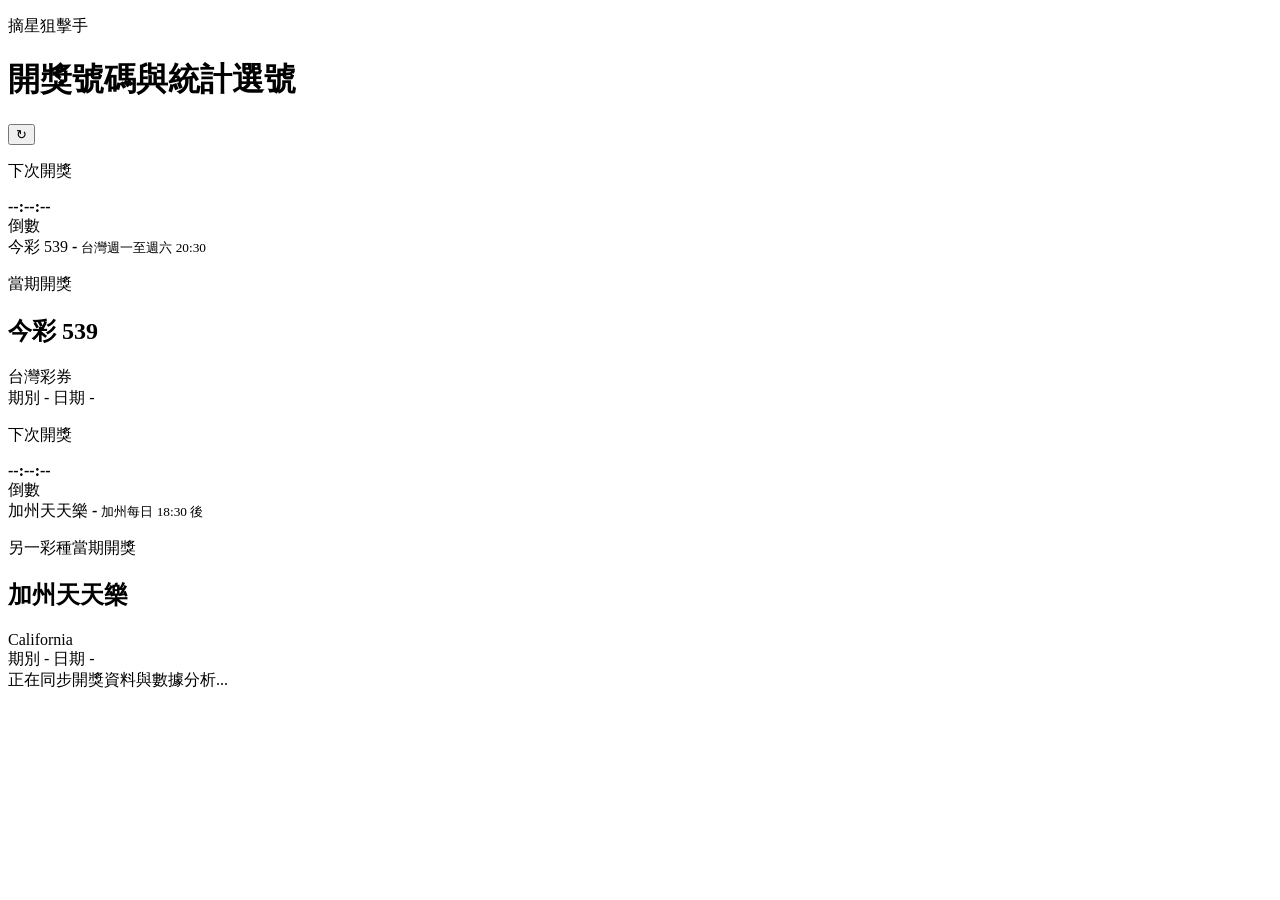
==== lotto-lab-web/public/index.html @ c702d1dd "Deploy stable analysis service to Render" ====
<!doctype html>
<html lang="zh-Hant">
  <head>
    <meta charset="utf-8" />
    <meta name="viewport" content="width=device-width, initial-scale=1" />
    <meta name="theme-color" content="#102b49" />
    <meta name="apple-mobile-web-app-capable" content="yes" />
    <meta name="apple-mobile-web-app-title" content="摘星狙擊手" />
    <meta name="apple-mobile-web-app-status-bar-style" content="default" />
    <title>摘星狙擊手</title>
    <link rel="manifest" href="/manifest.webmanifest" />
    <link rel="icon" href="/icon.svg" type="image/svg+xml" />
    <link rel="apple-touch-icon" href="/icon-192.png" />
    <link rel="stylesheet" href="/styles.css?v=84" />
  </head>
  <body>
    <main class="shell">
      <header class="topbar">
        <div>
          <p class="eyebrow">摘星狙擊手</p>
          <h1>開獎號碼與統計選號</h1>
        </div>
        <button id="refreshBtn" class="icon-button" title="重新整理" aria-label="重新整理">↻</button>
      </header>

      <section class="latest-draws latest-draws--top" aria-label="當期開獎號碼">
        <div class="draw-card-stack draw-card-stack--tw539">
          <article class="draw-countdown draw-countdown--tw539" aria-label="今彩 539 下次開獎">
            <div class="draw-countdown-head">
              <div>
                <p class="draw-countdown-kicker">下次開獎</p>
                <strong id="tw539CountdownTime">--:--:--</strong>
              </div>
              <span id="tw539CountdownBadge" class="count-pill">倒數</span>
            </div>
            <div class="draw-countdown-meta">
              <span id="tw539CountdownGame">今彩 539</span>
              <strong id="tw539CountdownDrawAt">-</strong>
              <small id="tw539CountdownHint">台灣週一至週六 20:30</small>
            </div>
          </article>

          <article class="draw-card draw-card--tw539" data-watermark="539">
            <div class="draw-card-content">
              <div class="draw-card-head">
                <div>
                  <p class="draw-kicker">當期開獎</p>
                  <h2>今彩 539</h2>
                </div>
                <span class="draw-badge">台灣彩券</span>
              </div>
              <div class="meta draw-meta">
                <span id="tw539Period">期別 -</span>
                <span id="tw539Date">日期 -</span>
              </div>
              <div class="balls draw-balls" id="tw539Balls"></div>
            </div>
          </article>
        </div>

        <div class="draw-card-stack draw-card-stack--ca">
          <article class="draw-countdown draw-countdown--ca" aria-label="加州天天樂下次開獎">
            <div class="draw-countdown-head">
              <div>
                <p class="draw-countdown-kicker">下次開獎</p>
                <strong id="caCountdownTime">--:--:--</strong>
              </div>
              <span id="caCountdownBadge" class="count-pill">倒數</span>
            </div>
            <div class="draw-countdown-meta">
              <span id="caCountdownGame">加州天天樂</span>
              <strong id="caCountdownDrawAt">-</strong>
              <small id="caCountdownHint">加州每日 18:30 後</small>
            </div>
          </article>

          <article class="draw-card draw-card--ca" data-watermark="FANTASY 5">
            <div class="draw-card-content">
              <div class="draw-card-head">
                <div>
                  <p class="draw-kicker">另一彩種當期開獎</p>
                  <h2>加州天天樂</h2>
                </div>
                <span class="draw-badge">California</span>
              </div>
              <div class="meta draw-meta">
                <span id="caPeriod">期別 -</span>
                <span id="caDate">日期 -</span>
              </div>
              <div class="balls draw-balls" id="caBalls"></div>
            </div>
          </article>
        </div>
      </section>

      <section class="status" id="status" aria-live="polite">正在同步開獎資料與數據分析...</section>

      <section class="dashboard" id="dashboard" hidden>
        <div class="game-switcher" aria-label="選擇彩種">
          <span class="game-switcher-label">選擇彩種</span>
          <div class="segmented" role="tablist" aria-label="彩種">
            <button class="segment active" data-game="tw539">今彩 539</button>
            <button class="segment" data-game="ca-fantasy5">加州天天樂</button>
          </div>
        </div>

        <nav class="page-tabs" aria-label="功能分頁">
          <button class="page-tab active" type="button" data-tab="latest">開獎通知與免責</button>
          <button class="page-tab" type="button" data-tab="history">歷史開獎</button>
          <button class="page-tab" type="button" data-tab="stats">冷熱號</button>
          <button class="page-tab" type="button" data-tab="parity-tail">奇偶尾數</button>
          <button class="page-tab" type="button" data-tab="model">自訂邏輯推理</button>
          <button class="page-tab" type="button" data-tab="model-pattern">核心候選 15 碼</button>
          <button class="page-tab" type="button" data-tab="backtest">模型回測</button>
          <button class="page-tab" type="button" data-tab="subscription">升級訂閱</button>
        </nav>

        <div class="tab-panel active" data-tab-panel="latest">
        <article class="panel saved-panel">
          <div class="panel-head compact">
            <div>
              <p class="label">我的號碼</p>
              <h2>自動對最新一期</h2>
            </div>
            <button id="usePickBtn" class="text-button">套用參考</button>
          </div>
          <form class="saved-form" id="savedForm">
            <div class="saved-number-picker" id="savedNumberPicker" role="group" aria-label="自動對號 1 到 39"></div>
            <div class="saved-picker-toolbar">
              <span id="savedSelectionMeta" class="saved-selection-meta">已選 0 顆，請點選號碼球</span>
              <button id="clearSavedNumbers" class="text-button" type="button" disabled>清除選擇</button>
            </div>
            <button class="save-button" type="submit">儲存這組號碼</button>
          </form>
          <p class="fineprint saved-notice">直接點選 1～39 號球，可選 1 顆到最多 39 顆；開獎後會自動對獎。</p>
          <div class="saved-list" id="savedList"></div>
        </article>

        <article class="panel wide disclaimer-panel">
          <div class="panel-head compact">
            <div>
              <p class="label">使用提醒</p>
              <h2>免責聲明</h2>
            </div>
            <span class="count-pill">重要</span>
          </div>
          <div class="disclaimer-grid">
            <p>本服務提供的選號、版路、回測與統計內容，僅供資料分析與娛樂參考，不保證中獎，也不構成投注、投資或財務建議。</p>
            <p>開獎號碼與期別會盡量以官方資料及公開來源校對；若資料來源延遲、改版或異常，仍以台灣彩券與 California Lottery 官方公告為準。</p>
            <p>使用者應自行判斷投注風險，理性投注，避免超出可負擔範圍。本服務不代售彩券，也不處理兌獎、投注或獎金相關事務。</p>
          </div>
        </article>

        <article class="panel notify-panel" aria-label="開獎通知設定">
          <div class="panel-head compact">
            <div>
              <p class="label">通知設定</p>
              <h2>開獎通知</h2>
            </div>
            <span id="notifyBadge" class="count-pill">未啟用</span>
          </div>
          <div class="notify-quick">
            <button id="notifyToggleBtn" class="save-button" type="button">開啟通知</button>
            <button id="notifyTestBtn" class="text-button notify-test" type="button" hidden>測試</button>
            <p class="fineprint" id="notifyText">開啟後，有新一期開獎時可收到通知。</p>
          </div>
        </article>
        </div>

        <div class="tab-panel" data-tab-panel="model">
        <article class="panel model-panel" data-tier="pro" data-lock-title="Pro 模型設定" data-lock-text="訂閱後可切換板路模式並調整權重。">
          <div class="panel-head compact">
            <div>
              <p class="label">模型設定</p>
              <h2>調整偏好</h2>
            </div>
            <button id="resetModelBtn" class="text-button">重設</button>
          </div>
          <div class="model-period-controls">
          <label class="select-wrap model-period-control">
            分析資料期數
            <select id="limitSelect">
              <option value="7">近 7 期</option>
              <option value="10">近 10 期</option>
              <option value="14">近 14 期</option>
              <option value="20">近 20 期</option>
              <option value="21">近 21 期</option>
              <option value="28">近 28 期</option>
              <option value="35">近 35 期</option>
              <option value="36">近 36 期</option>
              <option value="60">60 期</option>
              <option value="90" selected>90 期</option>
              <option value="120">120 期</option>
              <option value="180">180 期</option>
              <option value="365">365 期</option>
            </select>
          </label>
          <label class="select-wrap model-custom-period">
            自訂 1～365 期
            <input id="limitCustom" type="number" min="1" max="365" value="90" inputmode="numeric" />
          </label>
          <button id="applyLimitBtn" class="text-button" type="button">套用期數</button>
          <button id="autoWindowBtn" class="text-button highlight-button" type="button">自動找最佳期數</button>
          </div>
          <div class="best-window-box" id="bestWindowBox" hidden></div>
          <div class="model-controls" id="modelControls">
            <div class="focus-controls" id="focusControls" aria-label="分析重點">
              <button type="button" class="focus-chip active" data-focus="balanced">綜合</button>
              <button type="button" class="focus-chip" data-focus="classic">熱遺</button>
              <button type="button" class="focus-chip" data-focus="hot">追熱</button>
              <button type="button" class="focus-chip" data-focus="overdue">追冷</button>
              <button type="button" class="focus-chip" data-focus="interval">區間</button>
              <button type="button" class="focus-chip" data-focus="pattern">邏輯整合</button>
              <button type="button" class="focus-chip" data-focus="backtest">回測</button>
            </div>
            <label class="range-row">
              <span>熱度</span>
              <input type="range" min="0" max="60" value="30" data-weight="heat" />
              <strong id="heatWeight">30</strong>
            </label>
            <label class="range-row">
              <span>遺漏</span>
              <input type="range" min="0" max="60" value="25" data-weight="overdue" />
              <strong id="overdueWeight">25</strong>
            </label>
            <label class="range-row">
              <span>分散</span>
              <input type="range" min="0" max="60" value="25" data-weight="spread" />
              <strong id="spreadWeight">25</strong>
            </label>
            <label class="range-row">
              <span>回測</span>
              <input type="range" min="0" max="60" value="20" data-weight="backtest" />
              <strong id="backtestWeight">20</strong>
            </label>
          </div>
          <p class="fineprint" id="modelSummary">目前模型：熱度 30%、遺漏 25%、分散 25%、回測 20%。</p>
          <p class="analysis-meta" id="analysisMeta" aria-live="polite">等待資料驗證...</p>
        </article>

        <section class="analysis-overview" aria-label="近期分析摘要">
        <article class="panel recommendation-brief-panel">
          <div class="panel-head compact">
            <div>
              <p class="label">推薦依據</p>
              <h2>近期結構摘要</h2>
            </div>
            <span class="count-pill">不重複列號</span>
          </div>
          <div class="recommendation-brief" id="recommendationBrief"></div>
          <p class="fineprint" id="analysisNote"></p>
        </article>
        </section>

        <article class="panel candidate-panel" data-tier="pro" data-lock-title="Pro 高分組合" data-lock-text="訂閱後可重新產生多組候選排序。">
          <div class="panel-head compact">
            <div>
              <p class="label">高分組合</p>
              <h2>候選排序</h2>
            </div>
            <button id="generateBtn" class="text-button">重新產生</button>
          </div>
          <p class="fineprint">依追蹤分數排序，保留隨機性；這是分析候選，不是中獎保證。</p>
          <div class="candidate-list" id="candidateList"></div>
        </article>
        </div>

        <div class="tab-panel" data-tab-panel="stats">
        <article class="panel stats-intro">
          <p class="label">近期統計</p>
          <h2>01～39 冷熱與遺漏</h2>
          <p class="fineprint">完整列出每個號碼距離上次開出的期數，並用顏色標示目前位置。</p>
        </article>
        <article class="panel stats-overview">
          <div class="stats-meta">
            <span id="drawCount">-</span>
            <div class="stats-legend" aria-label="顏色說明">
              <span class="stats-key stats-key--latest">本期開獎</span>
              <span class="stats-key stats-key--overdue">最久未開</span>
              <span class="stats-key stats-key--hot">熱號</span>
              <span class="stats-key stats-key--cold">中冷號</span>
              <span class="stats-key stats-key--normal">一般</span>
            </div>
          </div>
          <div class="stats-insight" id="statsInsight" aria-live="polite">
            <div class="stats-loading">正在整理冷熱號摘要...</div>
          </div>
          <div class="stats-matrix" id="statsMatrix">
            <div class="stats-loading">正在同步 01～39 冷熱統計...</div>
          </div>
        </article>
        </div>

        <div class="tab-panel" data-tab-panel="parity-tail">
        <article class="panel parity-tail-panel">
          <div class="panel-head compact">
            <div>
              <p class="label">結構分析</p>
              <h2>奇偶尾數</h2>
            </div>
            <span id="parityTailCount" class="count-pill">-</span>
          </div>
          <p class="fineprint">每期整理奇數、偶數、總和與 0～9 尾數顆數，方便快速觀察尾數分布。</p>
          <div class="parity-tail-legend" aria-label="奇偶尾數說明">
            <span class="parity-key parity-key--odd">奇數</span>
            <span class="parity-key parity-key--even">偶數</span>
            <span class="parity-key parity-key--sum">總和</span>
            <span class="parity-key parity-key--tail">尾數 0～9</span>
          </div>
          <div class="parity-tail-insight" id="parityTailInsight" aria-live="polite">
            <div class="stats-loading">正在整理奇偶與尾數推薦...</div>
          </div>
          <div class="parity-tail-table-wrap">
            <table class="parity-tail-table">
              <thead>
                <tr>
                  <th>開獎日期</th>
                  <th>期別</th>
                  <th>奇數</th>
                  <th>偶數</th>
                  <th>總和</th>
                  <th>0尾</th>
                  <th>1尾</th>
                  <th>2尾</th>
                  <th>3尾</th>
                  <th>4尾</th>
                  <th>5尾</th>
                  <th>6尾</th>
                  <th>7尾</th>
                  <th>8尾</th>
                  <th>9尾</th>
                </tr>
              </thead>
              <tbody id="parityTailRows"></tbody>
            </table>
          </div>
        </article>
        </div>

        <div class="tab-panel" data-tab-panel="model-pattern">
        <article class="panel pattern-panel logic-panel" data-tier="pro" data-lock-title="Pro 核心候選池" data-lock-text="訂閱後可查看 15 碼核心候選池與分析依據。">
          <div class="panel-head compact">
            <div>
              <p class="label">核心候選池</p>
              <h2 id="patternModel">核心候選 15 碼</h2>
            </div>
            <span id="patternRepeat" class="count-pill">-</span>
          </div>
          <div class="pattern-grid" id="patternGrid"></div>
          <div class="pattern-lines" id="patternLines"></div>
          <section class="deep-sniper-block" aria-labelledby="deepSniperTitle">
            <div class="deep-sniper-head">
              <div>
                <p class="label">深度推理專屬</p>
                <h3 id="deepSniperTitle">狙擊手最完整的分析推理 5 個號碼</h3>
              </div>
              <span class="deep-sniper-badge" id="deepSniperBadge">8 小時分析週期</span>
            </div>
            <div class="balls deep-sniper-balls" id="deepSniperBalls" aria-label="狙擊手最完整的分析推理五碼"></div>
            <div class="pick-meta deep-sniper-meta" id="deepSniperMeta"></div>
          </section>
        </article>
        </div>

        <div class="tab-panel" data-tab-panel="backtest">
        <article class="panel backtest-panel" data-tier="pro" data-lock-title="Pro 模型回測" data-lock-text="訂閱後可查看近期命中表現與模型排名。">
          <div class="panel-head compact">
            <div>
              <p class="label">模型回測</p>
              <h2>最近表現</h2>
            </div>
            <span id="backtestBadge" class="count-pill">-</span>
          </div>
          <div class="metric-grid">
            <div>
              <strong id="avgHit">-</strong>
              <span>平均命中</span>
            </div>
            <div>
              <strong id="threePlusRate">-</strong>
              <span>摸邊率</span>
            </div>
            <div>
              <strong id="bestHit">-</strong>
              <span>最高命中</span>
            </div>
          </div>
          <div class="backtest-recent" id="backtestRecent"></div>
          <p class="fineprint" id="backtestMethod"></p>
        </article>
        </div>

        <div class="tab-panel" data-tab-panel="history">
        <article class="panel wide">
          <div class="panel-head compact">
            <div>
              <p class="label">歷史開獎</p>
              <h2>紀錄查詢</h2>
            </div>
            <span id="historyCount" class="count-pill">-</span>
          </div>
          <div class="history-legend" id="historyNumberLegend" aria-label="歷史號碼顏色說明">
            <span><i class="legend-ball legend-ball--base"></i>一般開獎</span>
            <span><i class="legend-ball legend-ball--repeat"></i>連莊</span>
            <span><i class="legend-ball legend-ball--consecutive"></i>連號</span>
            <span><i class="legend-ball legend-ball--both"></i>連莊＋連號</span>
          </div>
          <div class="history-search">
            <label>
              起始年
              <input id="historyFromYear" type="number" min="2007" value="2024" />
            </label>
            <label>
              結束年
              <input id="historyToYear" type="number" min="2007" value="2026" />
            </label>
            <label>
              關鍵字
              <input id="historyKeyword" type="search" placeholder="日期、期別、號碼" />
            </label>
            <label>
              指定號碼
              <input id="historyNumber" type="number" min="1" max="39" inputmode="numeric" placeholder="1-39" />
            </label>
            <button id="crossYearSearch" class="save-button" type="button">跨年查詢</button>
            <button id="clearHistorySearch" class="text-button">清除</button>
          </div>
          <p class="fineprint" id="historyScope">目前顯示本次載入的分析期數。</p>
          <div class="history-view-tabs" role="tablist" aria-label="歷史紀錄分類">
            <button class="history-view-tab active" type="button" role="tab" aria-selected="true" data-history-view="numbers">號碼紀錄</button>
            <button class="history-view-tab" type="button" role="tab" aria-selected="false" data-history-view="tails">尾數統計</button>
          </div>
          <div class="history-view-panel" data-history-view-panel="numbers">
            <div class="table-wrap">
              <table>
                <thead>
                  <tr>
                    <th>開獎日期</th>
                    <th>期別</th>
                    <th>開獎號碼</th>
                  </tr>
                </thead>
                <tbody id="historyRows"></tbody>
              </table>
            </div>
          </div>
          <div class="history-view-panel" data-history-view-panel="tails" hidden>
            <div class="history-tail-records" id="historyTailRows"></div>
          </div>
        </article>
        </div>

        <div class="tab-panel" data-tab-panel="subscription">
        <article class="panel subscription-panel">
          <div>
            <p class="label">訂閱方案</p>
            <h2>Pro 統計分析</h2>
            <p class="fineprint">解鎖進階模型、跨年紀錄與高分組合。</p>
          </div>
          <div class="plan-grid" id="planGrid"></div>
          <p class="subscription-disclaimer">本訂閱附加功能僅輔助整理統計與提高選號參考，不代表百發百中。請理性投注，祝您中獎。</p>
        </article>
        </div>
      </section>
    </main>
    <script src="/app.js?v=80"></script>
  </body>
</html>
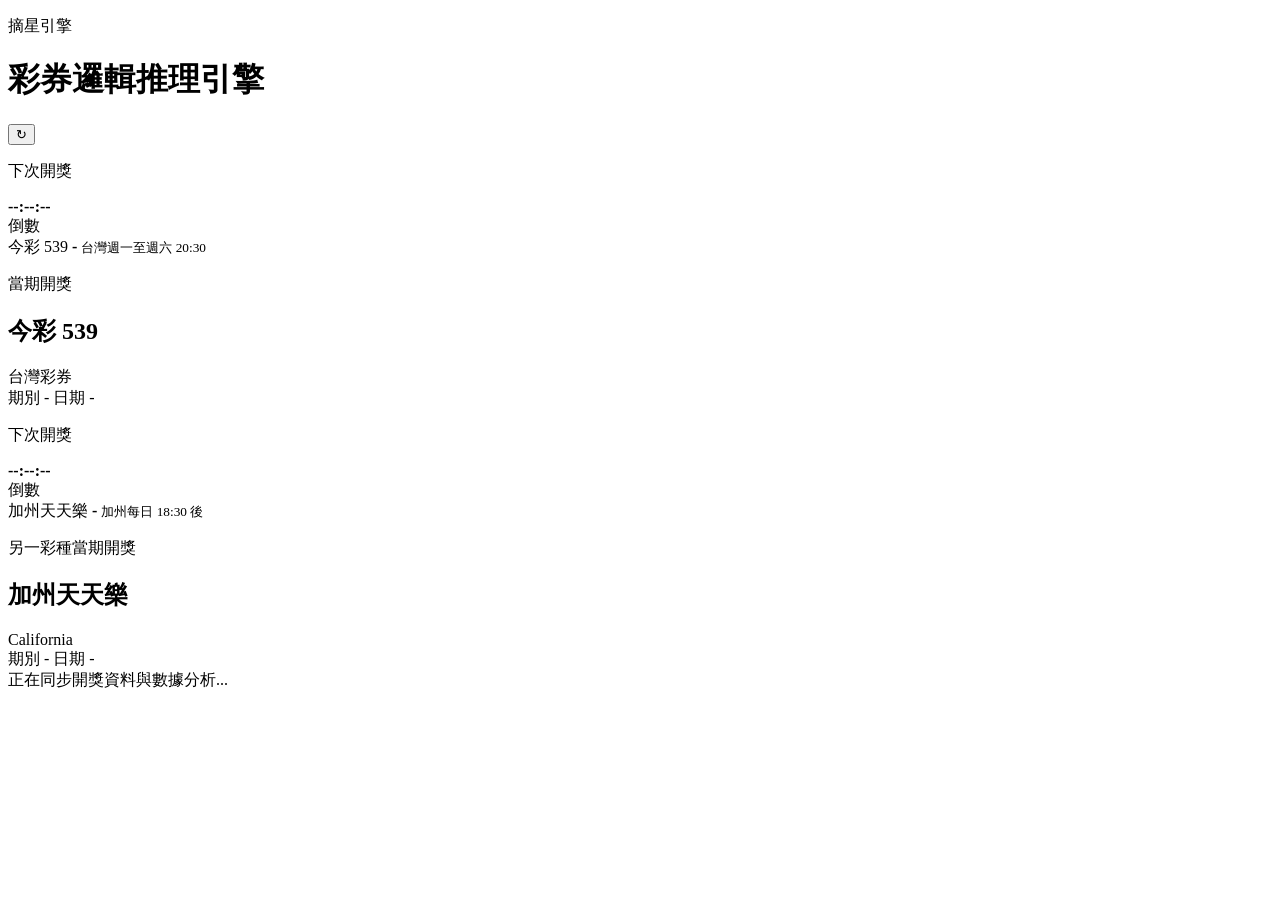
==== commit 322ed811: "Apply Branding V1 for Star Engine" ====
--- a/lotto-lab-web/public/index.html
+++ b/lotto-lab-web/public/index.html
@@ -5,20 +5,20 @@
     <meta name="viewport" content="width=device-width, initial-scale=1" />
     <meta name="theme-color" content="#102b49" />
     <meta name="apple-mobile-web-app-capable" content="yes" />
-    <meta name="apple-mobile-web-app-title" content="摘星狙擊手" />
+    <meta name="apple-mobile-web-app-title" content="摘星引擎" />
     <meta name="apple-mobile-web-app-status-bar-style" content="default" />
-    <title>摘星狙擊手</title>
+    <title>摘星引擎</title>
     <link rel="manifest" href="/manifest.webmanifest" />
-    <link rel="icon" href="/icon.svg" type="image/svg+xml" />
-    <link rel="apple-touch-icon" href="/icon-192.png" />
+    <link rel="icon" href="/icon-192.png" type="image/png" sizes="192x192" />
+    <link rel="apple-touch-icon" href="/icon-180.png" sizes="180x180" />
     <link rel="stylesheet" href="/styles.css?v=84" />
   </head>
   <body>
     <main class="shell">
       <header class="topbar">
         <div>
-          <p class="eyebrow">摘星狙擊手</p>
-          <h1>開獎號碼與統計選號</h1>
+          <p class="eyebrow">摘星引擎</p>
+          <h1>彩券邏輯推理引擎</h1>
         </div>
         <button id="refreshBtn" class="icon-button" title="重新整理" aria-label="重新整理">↻</button>
       </header>
@@ -463,6 +463,6 @@
         </div>
       </section>
     </main>
-    <script src="/app.js?v=80"></script>
+    <script src="/app.js?v=83"></script>
   </body>
 </html>
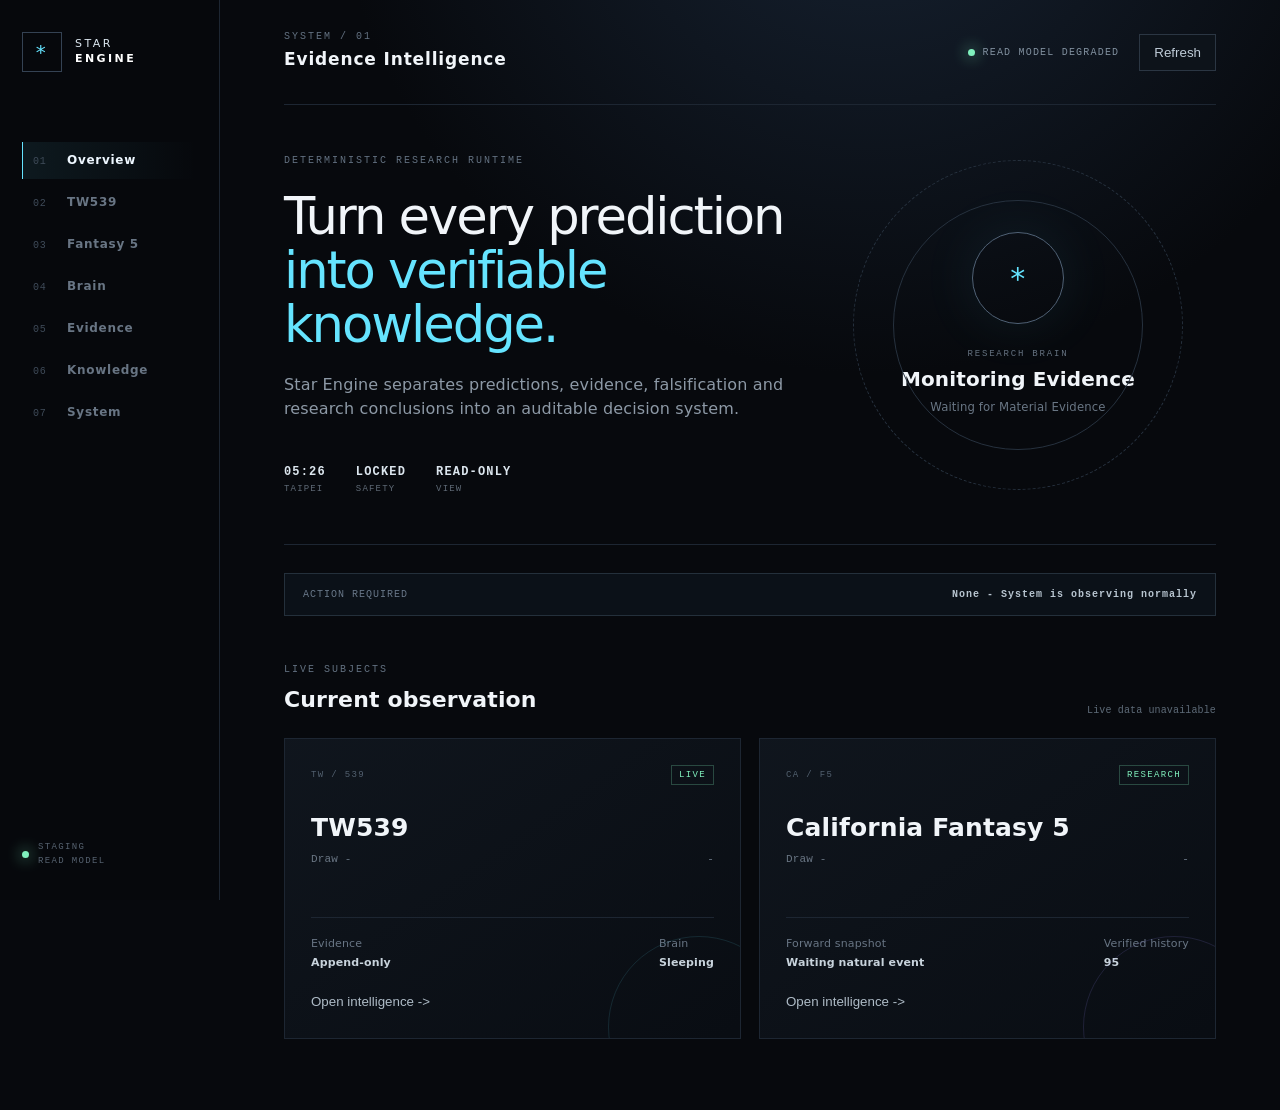
==== commit 20cdf0cf: "feat(ui): deliver product v2 and web push wiring" ====
--- a/lotto-lab-web/public/index.html
+++ b/lotto-lab-web/public/index.html
@@ -1,468 +1,10 @@
-<!doctype html>
-<html lang="zh-Hant">
-  <head>
-    <meta charset="utf-8" />
-    <meta name="viewport" content="width=device-width, initial-scale=1" />
-    <meta name="theme-color" content="#102b49" />
-    <meta name="apple-mobile-web-app-capable" content="yes" />
-    <meta name="apple-mobile-web-app-title" content="摘星引擎" />
-    <meta name="apple-mobile-web-app-status-bar-style" content="default" />
-    <title>摘星引擎</title>
-    <link rel="manifest" href="/manifest.webmanifest" />
-    <link rel="icon" href="/icon-192.png" type="image/png" sizes="192x192" />
-    <link rel="apple-touch-icon" href="/icon-180.png" sizes="180x180" />
-    <link rel="stylesheet" href="/styles.css?v=84" />
-  </head>
-  <body>
-    <main class="shell">
-      <header class="topbar">
-        <div>
-          <p class="eyebrow">摘星引擎</p>
-          <h1>彩券邏輯推理引擎</h1>
-        </div>
-        <button id="refreshBtn" class="icon-button" title="重新整理" aria-label="重新整理">↻</button>
-      </header>
-
-      <section class="latest-draws latest-draws--top" aria-label="當期開獎號碼">
-        <div class="draw-card-stack draw-card-stack--tw539">
-          <article class="draw-countdown draw-countdown--tw539" aria-label="今彩 539 下次開獎">
-            <div class="draw-countdown-head">
-              <div>
-                <p class="draw-countdown-kicker">下次開獎</p>
-                <strong id="tw539CountdownTime">--:--:--</strong>
-              </div>
-              <span id="tw539CountdownBadge" class="count-pill">倒數</span>
-            </div>
-            <div class="draw-countdown-meta">
-              <span id="tw539CountdownGame">今彩 539</span>
-              <strong id="tw539CountdownDrawAt">-</strong>
-              <small id="tw539CountdownHint">台灣週一至週六 20:30</small>
-            </div>
-          </article>
-
-          <article class="draw-card draw-card--tw539" data-watermark="539">
-            <div class="draw-card-content">
-              <div class="draw-card-head">
-                <div>
-                  <p class="draw-kicker">當期開獎</p>
-                  <h2>今彩 539</h2>
-                </div>
-                <span class="draw-badge">台灣彩券</span>
-              </div>
-              <div class="meta draw-meta">
-                <span id="tw539Period">期別 -</span>
-                <span id="tw539Date">日期 -</span>
-              </div>
-              <div class="balls draw-balls" id="tw539Balls"></div>
-            </div>
-          </article>
-        </div>
-
-        <div class="draw-card-stack draw-card-stack--ca">
-          <article class="draw-countdown draw-countdown--ca" aria-label="加州天天樂下次開獎">
-            <div class="draw-countdown-head">
-              <div>
-                <p class="draw-countdown-kicker">下次開獎</p>
-                <strong id="caCountdownTime">--:--:--</strong>
-              </div>
-              <span id="caCountdownBadge" class="count-pill">倒數</span>
-            </div>
-            <div class="draw-countdown-meta">
-              <span id="caCountdownGame">加州天天樂</span>
-              <strong id="caCountdownDrawAt">-</strong>
-              <small id="caCountdownHint">加州每日 18:30 後</small>
-            </div>
-          </article>
-
-          <article class="draw-card draw-card--ca" data-watermark="FANTASY 5">
-            <div class="draw-card-content">
-              <div class="draw-card-head">
-                <div>
-                  <p class="draw-kicker">另一彩種當期開獎</p>
-                  <h2>加州天天樂</h2>
-                </div>
-                <span class="draw-badge">California</span>
-              </div>
-              <div class="meta draw-meta">
-                <span id="caPeriod">期別 -</span>
-                <span id="caDate">日期 -</span>
-              </div>
-              <div class="balls draw-balls" id="caBalls"></div>
-            </div>
-          </article>
-        </div>
-      </section>
-
-      <section class="status" id="status" aria-live="polite">正在同步開獎資料與數據分析...</section>
-
-      <section class="dashboard" id="dashboard" hidden>
-        <div class="game-switcher" aria-label="選擇彩種">
-          <span class="game-switcher-label">選擇彩種</span>
-          <div class="segmented" role="tablist" aria-label="彩種">
-            <button class="segment active" data-game="tw539">今彩 539</button>
-            <button class="segment" data-game="ca-fantasy5">加州天天樂</button>
-          </div>
-        </div>
-
-        <nav class="page-tabs" aria-label="功能分頁">
-          <button class="page-tab active" type="button" data-tab="latest">開獎通知與免責</button>
-          <button class="page-tab" type="button" data-tab="history">歷史開獎</button>
-          <button class="page-tab" type="button" data-tab="stats">冷熱號</button>
-          <button class="page-tab" type="button" data-tab="parity-tail">奇偶尾數</button>
-          <button class="page-tab" type="button" data-tab="model">自訂邏輯推理</button>
-          <button class="page-tab" type="button" data-tab="model-pattern">核心候選 15 碼</button>
-          <button class="page-tab" type="button" data-tab="backtest">模型回測</button>
-          <button class="page-tab" type="button" data-tab="subscription">升級訂閱</button>
-        </nav>
-
-        <div class="tab-panel active" data-tab-panel="latest">
-        <article class="panel saved-panel">
-          <div class="panel-head compact">
-            <div>
-              <p class="label">我的號碼</p>
-              <h2>自動對最新一期</h2>
-            </div>
-            <button id="usePickBtn" class="text-button">套用參考</button>
-          </div>
-          <form class="saved-form" id="savedForm">
-            <div class="saved-number-picker" id="savedNumberPicker" role="group" aria-label="自動對號 1 到 39"></div>
-            <div class="saved-picker-toolbar">
-              <span id="savedSelectionMeta" class="saved-selection-meta">已選 0 顆，請點選號碼球</span>
-              <button id="clearSavedNumbers" class="text-button" type="button" disabled>清除選擇</button>
-            </div>
-            <button class="save-button" type="submit">儲存這組號碼</button>
-          </form>
-          <p class="fineprint saved-notice">直接點選 1～39 號球，可選 1 顆到最多 39 顆；開獎後會自動對獎。</p>
-          <div class="saved-list" id="savedList"></div>
-        </article>
-
-        <article class="panel wide disclaimer-panel">
-          <div class="panel-head compact">
-            <div>
-              <p class="label">使用提醒</p>
-              <h2>免責聲明</h2>
-            </div>
-            <span class="count-pill">重要</span>
-          </div>
-          <div class="disclaimer-grid">
-            <p>本服務提供的選號、版路、回測與統計內容，僅供資料分析與娛樂參考，不保證中獎，也不構成投注、投資或財務建議。</p>
-            <p>開獎號碼與期別會盡量以官方資料及公開來源校對；若資料來源延遲、改版或異常，仍以台灣彩券與 California Lottery 官方公告為準。</p>
-            <p>使用者應自行判斷投注風險，理性投注，避免超出可負擔範圍。本服務不代售彩券，也不處理兌獎、投注或獎金相關事務。</p>
-          </div>
-        </article>
-
-        <article class="panel notify-panel" aria-label="開獎通知設定">
-          <div class="panel-head compact">
-            <div>
-              <p class="label">通知設定</p>
-              <h2>開獎通知</h2>
-            </div>
-            <span id="notifyBadge" class="count-pill">未啟用</span>
-          </div>
-          <div class="notify-quick">
-            <button id="notifyToggleBtn" class="save-button" type="button">開啟通知</button>
-            <button id="notifyTestBtn" class="text-button notify-test" type="button" hidden>測試</button>
-            <p class="fineprint" id="notifyText">開啟後，有新一期開獎時可收到通知。</p>
-          </div>
-        </article>
-        </div>
-
-        <div class="tab-panel" data-tab-panel="model">
-        <article class="panel model-panel" data-tier="pro" data-lock-title="Pro 模型設定" data-lock-text="訂閱後可切換板路模式並調整權重。">
-          <div class="panel-head compact">
-            <div>
-              <p class="label">模型設定</p>
-              <h2>調整偏好</h2>
-            </div>
-            <button id="resetModelBtn" class="text-button">重設</button>
-          </div>
-          <div class="model-period-controls">
-          <label class="select-wrap model-period-control">
-            分析資料期數
-            <select id="limitSelect">
-              <option value="7">近 7 期</option>
-              <option value="10">近 10 期</option>
-              <option value="14">近 14 期</option>
-              <option value="20">近 20 期</option>
-              <option value="21">近 21 期</option>
-              <option value="28">近 28 期</option>
-              <option value="35">近 35 期</option>
-              <option value="36">近 36 期</option>
-              <option value="60">60 期</option>
-              <option value="90" selected>90 期</option>
-              <option value="120">120 期</option>
-              <option value="180">180 期</option>
-              <option value="365">365 期</option>
-            </select>
-          </label>
-          <label class="select-wrap model-custom-period">
-            自訂 1～365 期
-            <input id="limitCustom" type="number" min="1" max="365" value="90" inputmode="numeric" />
-          </label>
-          <button id="applyLimitBtn" class="text-button" type="button">套用期數</button>
-          <button id="autoWindowBtn" class="text-button highlight-button" type="button">自動找最佳期數</button>
-          </div>
-          <div class="best-window-box" id="bestWindowBox" hidden></div>
-          <div class="model-controls" id="modelControls">
-            <div class="focus-controls" id="focusControls" aria-label="分析重點">
-              <button type="button" class="focus-chip active" data-focus="balanced">綜合</button>
-              <button type="button" class="focus-chip" data-focus="classic">熱遺</button>
-              <button type="button" class="focus-chip" data-focus="hot">追熱</button>
-              <button type="button" class="focus-chip" data-focus="overdue">追冷</button>
-              <button type="button" class="focus-chip" data-focus="interval">區間</button>
-              <button type="button" class="focus-chip" data-focus="pattern">邏輯整合</button>
-              <button type="button" class="focus-chip" data-focus="backtest">回測</button>
-            </div>
-            <label class="range-row">
-              <span>熱度</span>
-              <input type="range" min="0" max="60" value="30" data-weight="heat" />
-              <strong id="heatWeight">30</strong>
-            </label>
-            <label class="range-row">
-              <span>遺漏</span>
-              <input type="range" min="0" max="60" value="25" data-weight="overdue" />
-              <strong id="overdueWeight">25</strong>
-            </label>
-            <label class="range-row">
-              <span>分散</span>
-              <input type="range" min="0" max="60" value="25" data-weight="spread" />
-              <strong id="spreadWeight">25</strong>
-            </label>
-            <label class="range-row">
-              <span>回測</span>
-              <input type="range" min="0" max="60" value="20" data-weight="backtest" />
-              <strong id="backtestWeight">20</strong>
-            </label>
-          </div>
-          <p class="fineprint" id="modelSummary">目前模型：熱度 30%、遺漏 25%、分散 25%、回測 20%。</p>
-          <p class="analysis-meta" id="analysisMeta" aria-live="polite">等待資料驗證...</p>
-        </article>
-
-        <section class="analysis-overview" aria-label="近期分析摘要">
-        <article class="panel recommendation-brief-panel">
-          <div class="panel-head compact">
-            <div>
-              <p class="label">推薦依據</p>
-              <h2>近期結構摘要</h2>
-            </div>
-            <span class="count-pill">不重複列號</span>
-          </div>
-          <div class="recommendation-brief" id="recommendationBrief"></div>
-          <p class="fineprint" id="analysisNote"></p>
-        </article>
-        </section>
-
-        <article class="panel candidate-panel" data-tier="pro" data-lock-title="Pro 高分組合" data-lock-text="訂閱後可重新產生多組候選排序。">
-          <div class="panel-head compact">
-            <div>
-              <p class="label">高分組合</p>
-              <h2>候選排序</h2>
-            </div>
-            <button id="generateBtn" class="text-button">重新產生</button>
-          </div>
-          <p class="fineprint">依追蹤分數排序，保留隨機性；這是分析候選，不是中獎保證。</p>
-          <div class="candidate-list" id="candidateList"></div>
-        </article>
-        </div>
-
-        <div class="tab-panel" data-tab-panel="stats">
-        <article class="panel stats-intro">
-          <p class="label">近期統計</p>
-          <h2>01～39 冷熱與遺漏</h2>
-          <p class="fineprint">完整列出每個號碼距離上次開出的期數，並用顏色標示目前位置。</p>
-        </article>
-        <article class="panel stats-overview">
-          <div class="stats-meta">
-            <span id="drawCount">-</span>
-            <div class="stats-legend" aria-label="顏色說明">
-              <span class="stats-key stats-key--latest">本期開獎</span>
-              <span class="stats-key stats-key--overdue">最久未開</span>
-              <span class="stats-key stats-key--hot">熱號</span>
-              <span class="stats-key stats-key--cold">中冷號</span>
-              <span class="stats-key stats-key--normal">一般</span>
-            </div>
-          </div>
-          <div class="stats-insight" id="statsInsight" aria-live="polite">
-            <div class="stats-loading">正在整理冷熱號摘要...</div>
-          </div>
-          <div class="stats-matrix" id="statsMatrix">
-            <div class="stats-loading">正在同步 01～39 冷熱統計...</div>
-          </div>
-        </article>
-        </div>
-
-        <div class="tab-panel" data-tab-panel="parity-tail">
-        <article class="panel parity-tail-panel">
-          <div class="panel-head compact">
-            <div>
-              <p class="label">結構分析</p>
-              <h2>奇偶尾數</h2>
-            </div>
-            <span id="parityTailCount" class="count-pill">-</span>
-          </div>
-          <p class="fineprint">每期整理奇數、偶數、總和與 0～9 尾數顆數，方便快速觀察尾數分布。</p>
-          <div class="parity-tail-legend" aria-label="奇偶尾數說明">
-            <span class="parity-key parity-key--odd">奇數</span>
-            <span class="parity-key parity-key--even">偶數</span>
-            <span class="parity-key parity-key--sum">總和</span>
-            <span class="parity-key parity-key--tail">尾數 0～9</span>
-          </div>
-          <div class="parity-tail-insight" id="parityTailInsight" aria-live="polite">
-            <div class="stats-loading">正在整理奇偶與尾數推薦...</div>
-          </div>
-          <div class="parity-tail-table-wrap">
-            <table class="parity-tail-table">
-              <thead>
-                <tr>
-                  <th>開獎日期</th>
-                  <th>期別</th>
-                  <th>奇數</th>
-                  <th>偶數</th>
-                  <th>總和</th>
-                  <th>0尾</th>
-                  <th>1尾</th>
-                  <th>2尾</th>
-                  <th>3尾</th>
-                  <th>4尾</th>
-                  <th>5尾</th>
-                  <th>6尾</th>
-                  <th>7尾</th>
-                  <th>8尾</th>
-                  <th>9尾</th>
-                </tr>
-              </thead>
-              <tbody id="parityTailRows"></tbody>
-            </table>
-          </div>
-        </article>
-        </div>
-
-        <div class="tab-panel" data-tab-panel="model-pattern">
-        <article class="panel pattern-panel logic-panel" data-tier="pro" data-lock-title="Pro 核心候選池" data-lock-text="訂閱後可查看 15 碼核心候選池與分析依據。">
-          <div class="panel-head compact">
-            <div>
-              <p class="label">核心候選池</p>
-              <h2 id="patternModel">核心候選 15 碼</h2>
-            </div>
-            <span id="patternRepeat" class="count-pill">-</span>
-          </div>
-          <div class="pattern-grid" id="patternGrid"></div>
-          <div class="pattern-lines" id="patternLines"></div>
-          <section class="deep-sniper-block" aria-labelledby="deepSniperTitle">
-            <div class="deep-sniper-head">
-              <div>
-                <p class="label">深度推理專屬</p>
-                <h3 id="deepSniperTitle">狙擊手最完整的分析推理 5 個號碼</h3>
-              </div>
-              <span class="deep-sniper-badge" id="deepSniperBadge">8 小時分析週期</span>
-            </div>
-            <div class="balls deep-sniper-balls" id="deepSniperBalls" aria-label="狙擊手最完整的分析推理五碼"></div>
-            <div class="pick-meta deep-sniper-meta" id="deepSniperMeta"></div>
-          </section>
-        </article>
-        </div>
-
-        <div class="tab-panel" data-tab-panel="backtest">
-        <article class="panel backtest-panel" data-tier="pro" data-lock-title="Pro 模型回測" data-lock-text="訂閱後可查看近期命中表現與模型排名。">
-          <div class="panel-head compact">
-            <div>
-              <p class="label">模型回測</p>
-              <h2>最近表現</h2>
-            </div>
-            <span id="backtestBadge" class="count-pill">-</span>
-          </div>
-          <div class="metric-grid">
-            <div>
-              <strong id="avgHit">-</strong>
-              <span>平均命中</span>
-            </div>
-            <div>
-              <strong id="threePlusRate">-</strong>
-              <span>摸邊率</span>
-            </div>
-            <div>
-              <strong id="bestHit">-</strong>
-              <span>最高命中</span>
-            </div>
-          </div>
-          <div class="backtest-recent" id="backtestRecent"></div>
-          <p class="fineprint" id="backtestMethod"></p>
-        </article>
-        </div>
-
-        <div class="tab-panel" data-tab-panel="history">
-        <article class="panel wide">
-          <div class="panel-head compact">
-            <div>
-              <p class="label">歷史開獎</p>
-              <h2>紀錄查詢</h2>
-            </div>
-            <span id="historyCount" class="count-pill">-</span>
-          </div>
-          <div class="history-legend" id="historyNumberLegend" aria-label="歷史號碼顏色說明">
-            <span><i class="legend-ball legend-ball--base"></i>一般開獎</span>
-            <span><i class="legend-ball legend-ball--repeat"></i>連莊</span>
-            <span><i class="legend-ball legend-ball--consecutive"></i>連號</span>
-            <span><i class="legend-ball legend-ball--both"></i>連莊＋連號</span>
-          </div>
-          <div class="history-search">
-            <label>
-              起始年
-              <input id="historyFromYear" type="number" min="2007" value="2024" />
-            </label>
-            <label>
-              結束年
-              <input id="historyToYear" type="number" min="2007" value="2026" />
-            </label>
-            <label>
-              關鍵字
-              <input id="historyKeyword" type="search" placeholder="日期、期別、號碼" />
-            </label>
-            <label>
-              指定號碼
-              <input id="historyNumber" type="number" min="1" max="39" inputmode="numeric" placeholder="1-39" />
-            </label>
-            <button id="crossYearSearch" class="save-button" type="button">跨年查詢</button>
-            <button id="clearHistorySearch" class="text-button">清除</button>
-          </div>
-          <p class="fineprint" id="historyScope">目前顯示本次載入的分析期數。</p>
-          <div class="history-view-tabs" role="tablist" aria-label="歷史紀錄分類">
-            <button class="history-view-tab active" type="button" role="tab" aria-selected="true" data-history-view="numbers">號碼紀錄</button>
-            <button class="history-view-tab" type="button" role="tab" aria-selected="false" data-history-view="tails">尾數統計</button>
-          </div>
-          <div class="history-view-panel" data-history-view-panel="numbers">
-            <div class="table-wrap">
-              <table>
-                <thead>
-                  <tr>
-                    <th>開獎日期</th>
-                    <th>期別</th>
-                    <th>開獎號碼</th>
-                  </tr>
-                </thead>
-                <tbody id="historyRows"></tbody>
-              </table>
-            </div>
-          </div>
-          <div class="history-view-panel" data-history-view-panel="tails" hidden>
-            <div class="history-tail-records" id="historyTailRows"></div>
-          </div>
-        </article>
-        </div>
-
-        <div class="tab-panel" data-tab-panel="subscription">
-        <article class="panel subscription-panel">
-          <div>
-            <p class="label">訂閱方案</p>
-            <h2>Pro 統計分析</h2>
-            <p class="fineprint">解鎖進階模型、跨年紀錄與高分組合。</p>
-          </div>
-          <div class="plan-grid" id="planGrid"></div>
-          <p class="subscription-disclaimer">本訂閱附加功能僅輔助整理統計與提高選號參考，不代表百發百中。請理性投注，祝您中獎。</p>
-        </article>
-        </div>
-      </section>
-    </main>
-    <script src="/app.js?v=83"></script>
-  </body>
-</html>
+<!doctype html><html lang="en"><head><meta charset="utf-8"><meta name="viewport" content="width=device-width,initial-scale=1"><meta name="theme-color" content="#070a0f"><title>Star Engine | Evidence Intelligence</title><link rel="manifest" href="manifest.webmanifest"><link rel="stylesheet" href="product.css?v=2"><link rel="stylesheet" href="product-v2.css?v=2"></head><body>
+<aside class="rail"><a class="brand" href="#overview"><span class="brand-mark">*</span><span>STAR<br><b>ENGINE</b></span></a><nav><button class="nav-item active" data-page="overview"><span>01</span>Overview</button><button class="nav-item" data-page="tw539"><span>02</span>TW539</button><button class="nav-item" data-page="fantasy5"><span>03</span>Fantasy 5</button><button class="nav-item" data-page="brain"><span>04</span>Brain</button><button class="nav-item" data-page="evidence"><span>05</span>Evidence</button><button class="nav-item" data-page="knowledge"><span>06</span>Knowledge</button><button class="nav-item" data-page="system"><span>07</span>System</button></nav><div class="rail-foot"><i></i><span>STAGING<br>READ MODEL</span></div></aside>
+<main class="workspace"><header class="masthead"><div><p class="overline" id="sectionIndex">SYSTEM / 01</p><h1 id="pageTitle">Evidence Intelligence</h1></div><div class="mast-actions"><div class="pulse"><i></i><span id="systemState">MONITORING</span></div><button id="refreshBtn" class="quiet-btn">Refresh</button></div></header>
+<section class="page active" data-page-panel="overview"><div class="hero-grid"><article class="hero-copy"><p class="overline">DETERMINISTIC RESEARCH RUNTIME</p><h2>Turn every prediction<br><em>into verifiable knowledge.</em></h2><p>Star Engine separates predictions, evidence, falsification and research conclusions into an auditable decision system.</p><div class="hero-meta"><span><b id="localClock">--:--</b>TAIPEI</span><span><b>LOCKED</b>SAFETY</span><span><b>READ-ONLY</b>VIEW</span></div></article><article class="brain-orbit"><div class="orbit orbit-a"></div><div class="orbit orbit-b"></div><div class="core">*</div><p>RESEARCH BRAIN</p><h3>Monitoring Evidence</h3><small>Waiting for Material Evidence</small></article></div><div class="action-bar"><span>ACTION REQUIRED</span><b>None - System is observing normally</b></div><div class="section-heading"><div><p class="overline">LIVE SUBJECTS</p><h2>Current observation</h2></div><span id="lastUpdated">Not refreshed</span></div><div class="subject-grid"><article class="subject-card cyan"><div class="card-top"><span>TW / 539</span><i>LIVE</i></div><h3>TW539</h3><div class="draw-meta"><span id="twDraw">Draw -</span><span id="twDate">-</span></div><div class="number-row" id="twNumbers"></div><div class="metric-row"><span>Evidence<b>Append-only</b></span><span>Brain<b>Sleeping</b></span></div><button data-jump="tw539">Open intelligence -&gt;</button></article><article class="subject-card violet"><div class="card-top"><span>CA / F5</span><i>RESEARCH</i></div><h3>California Fantasy 5</h3><div class="draw-meta"><span id="f5Draw">Draw -</span><span id="f5Date">-</span></div><div class="number-row" id="f5Numbers"></div><div class="metric-row"><span>Forward snapshot<b>Waiting natural event</b></span><span>Verified history<b>95</b></span></div><button data-jump="fantasy5">Open intelligence -&gt;</button></article></div></section>
+<section class="page" data-page-panel="tw539"><div class="page-intro"><p class="overline">TW539 / LIVE INTELLIGENCE</p><h2>Latest deterministic ranking</h2><p>Top 5, Top 10, Top 15 and the full 1-39 ranking. This view never recalculates performance.</p></div><div class="focus-layout"><article class="focus-card"><span class="status-chip">CURRENT</span><h3 id="twFocusDraw">Latest draw</h3><p class="overline">TOP 5</p><div class="number-row large" id="twFocusNumbers"></div><div class="mini-ranks"><span>TOP 10<b id="twTop10">-</b></span><span>TOP 15<b id="twTop15">-</b></span></div><div class="facts"><span>Evidence count<b>Read model</b></span><span>Recent performance<b>Evidence only</b></span><span>Brain status<b>Sleeping</b></span></div></article><article class="rank-panel"><div class="panel-title"><h3>Detailed Ranking</h3><span>1-39</span></div><div class="rank-grid" id="twRankGrid"></div></article></div></section>
+<section class="page" data-page-panel="fantasy5"><div class="page-intro"><p class="overline">FANTASY 5 / FORWARD OBSERVATION</p><h2>Research Mode</h2><p>Production recommendation remains PAUSED. Only natural pre-draw snapshots and settlements are shown.</p></div><div class="focus-layout"><article class="focus-card violet"><span class="status-chip">RESEARCH ONLY</span><h3 id="f5FocusDraw">Latest draw</h3><div class="number-row large" id="f5FocusNumbers"></div><div class="facts"><span>Forward verified<b>0</b></span><span>Historical verified<b>95</b></span><span>Brain decision<b>Data quality blocked</b></span></div></article><article class="signal-list"><div class="signal"><i></i><span>Partial snapshot</span><b>WAITING NATURAL EVENT</b></div><div class="signal"><i></i><span>Settlement</span><b>0 RECORDS</b></div><div class="signal"><i></i><span>Regime state</span><b>NOT MATERIALIZED</b></div><div class="signal paused"><i></i><span>Production recommendation</span><b>PAUSED</b></div></article></div></section>
+<section class="page" data-page-panel="brain"><div class="page-intro"><p class="overline">AUTONOMOUS RESEARCH</p><h2>Research Timeline</h2><p>Only new Material Evidence can wake research. Normal sleep and observation states do not notify users.</p></div><div class="timeline"><div class="done"><b>01</b><span>Natural Evidence</span></div><div><b>02</b><span>Materiality</span></div><div><b>03</b><span>Research Question</span></div><div><b>04</b><span>Hypotheses</span></div><div><b>05</b><span>Experiment</span></div><div><b>06</b><span>Falsification</span></div><div><b>07</b><span>Knowledge</span></div><div><b>08</b><span>Decision</span></div></div><div class="brain-grid"><article><p class="overline">CURRENT STATE</p><h3>Sleeping by default</h3><dl><div><dt>Decision</dt><dd>SLEEP</dd></div><div><dt>Open RQ</dt><dd>None</dd></div></dl></article><article><p class="overline">BOUNDARY</p><h3>Research Sandbox</h3><dl><div><dt>Production write</dt><dd>DENIED</dd></div><div><dt>Deploy / Push</dt><dd>DENIED</dd></div><div><dt>Promotion</dt><dd>DENIED</dd></div></dl></article></div></section>
+<section class="page" data-page-panel="evidence"><div class="page-intro"><p class="overline">PROVENANCE LEDGER</p><h2>Evidence integrity</h2><p>Source, timing, hash, quality and validation state remain explicit.</p></div><div class="ledger"><div class="ledger-head"><span>SUBJECT</span><span>SOURCE</span><span>TIMING</span><span>HASH</span><span>STATUS</span></div><details open><summary><span>TW539 Evidence</span><span>Persistent Journal</span><span>Prediction &lt; Actual</span><code>runtime_sha256</code><b>VERIFIED</b></summary><p>Dashboard is read-only and never recalculates hits.</p></details><details><summary><span>Fantasy 5 Snapshot</span><span>Forward Journal</span><span>Pending natural capture</span><code>-</code><b class="waiting">WAITING</b></summary><p>No natural snapshot exists; no backfill is allowed.</p></details></div></section>
+<section class="page" data-page-panel="knowledge"><div class="page-intro"><p class="overline">RESEARCH LIBRARY</p><h2>Knowledge, including failure</h2><p>Supported, rejected and uncertain conclusions remain searchable.</p></div><div class="filter-row"><button>All</button><button>Supported</button><button>Rejected</button><button>Data blocked</button></div><div class="knowledge-grid"><article><span class="k-grade">E2</span><p>K-TW539-0001 / TW539</p><h3>Current edge against Random</h3><small>Question: Does Current establish repeatable OOS edge?</small><footer><b>NO EDGE</b><span>Do not repeat without material evidence</span></footer></article><article><span class="k-grade muted">E1</span><p>K-F5-REGIME / FANTASY 5</p><h3>Adaptive regime hypothesis</h3><small>Verified data is insufficient for escalation.</small><footer><b>DATA BLOCKED</b><span>Verified = 95</span></footer></article><article><span class="k-grade muted">SYS</span><p>RESEARCH POLICY</p><h3>Rejected paths remain searchable</h3><small>Failed research is still knowledge.</small><footer><b>REJECTED</b><span>Do not repeat</span></footer></article></div></section>
+<section class="page" data-page-panel="system"><div class="page-intro"><p class="overline">SYSTEM / AUDIT</p><h2>Engineering truth</h2><p>Versions, automation, persistence, security and notification capability without overclaiming.</p></div><div class="notification-center"><div><p class="overline">NOTIFICATION CENTER</p><h3 id="notificationReality">Inspecting configuration...</h3></div><span id="notificationMode">IN-APP ONLY</span><button id="notifyTestBtn" class="quiet-btn">Request validation permission</button></div><div class="system-grid"><article><h3>Runtime</h3><ul><li>Environment: Staging</li><li>Production: unchanged</li><li>Research Brain: read-only</li></ul></article><article><h3>Automation</h3><ul><li>TW539 scheduler: unchanged</li><li>Brain: sleep-by-default</li><li>Max concurrent brain: 1</li></ul></article><article><h3>Persistence</h3><ul><li>Append-only journals</li><li>SHA-256 provenance</li><li>Isolated disks</li></ul></article><article><h3>Browser delivery</h3><ul><li id="swState">Service Worker: checking</li><li id="permissionState">Permission: checking</li><li id="pushState">Push subscription: checking</li></ul></article></div></section></main><script src="product.js?v=2" defer></script></body></html>
--- a/lotto-lab-web/public/product.css
+++ b/lotto-lab-web/public/product.css
@@ -0,0 +1 @@
+:root{color-scheme:dark;--bg:#07090d;--panel:#0c1118;--line:#1d2632;--text:#f1f5f9;--muted:#7f8b99;--cyan:#65e4ff;--violet:#9c8cff;--green:#80f0bd}*{box-sizing:border-box}html{scroll-behavior:smooth}body{margin:0;background:radial-gradient(circle at 68% -15%,#172333 0,transparent 35%),var(--bg);color:var(--text);font:14px/1.5 Inter,ui-sans-serif,system-ui,-apple-system,"Segoe UI",sans-serif;letter-spacing:.01em}.rail{position:fixed;inset:0 auto 0 0;width:220px;padding:32px 22px;border-right:1px solid var(--line);background:rgba(7,9,13,.94);display:flex;flex-direction:column;z-index:3}.brand{display:flex;align-items:center;gap:13px;color:#dce7f0;text-decoration:none;font-size:11px;letter-spacing:.22em;line-height:1.35}.brand-mark{display:grid;place-items:center;width:40px;height:40px;border:1px solid #344253;color:var(--cyan);font-size:20px}.brand b{color:#fff}.rail nav{display:grid;gap:5px;margin-top:70px}.nav-item{border:0;background:transparent;color:#687584;text-align:left;padding:12px 10px;cursor:pointer;font:600 12px/1 system-ui;letter-spacing:.06em;border-left:1px solid transparent}.nav-item span{display:inline-block;width:34px;color:#3f4b59;font:10px ui-monospace,monospace}.nav-item:hover,.nav-item.active{color:#eef7ff;border-left-color:var(--cyan);background:linear-gradient(90deg,rgba(101,228,255,.08),transparent)}.rail-foot{margin-top:auto;display:flex;align-items:center;gap:9px;color:#566270;font:9px/1.5 ui-monospace,monospace;letter-spacing:.15em}.rail-foot i,.pulse i{width:7px;height:7px;background:var(--green);border-radius:50%;box-shadow:0 0 15px var(--green)}.workspace{margin-left:220px;min-height:100vh;padding:0 5vw 70px}.masthead{height:105px;display:flex;align-items:center;justify-content:space-between;border-bottom:1px solid var(--line)}.masthead h1{font-size:17px;margin:4px 0 0;letter-spacing:.05em}.overline{margin:0;color:#637181;font:10px/1.2 ui-monospace,monospace;letter-spacing:.2em;text-transform:uppercase}.mast-actions,.pulse{display:flex;align-items:center;gap:20px}.pulse{gap:8px;color:#81909f;font:10px ui-monospace,monospace;letter-spacing:.12em}.quiet-btn{border:1px solid #2b3643;background:#0d131a;color:#bfccd8;padding:10px 14px;cursor:pointer}.page{display:none;animation:fade .35s ease}.page.active{display:block}@keyframes fade{from{opacity:.2;transform:translateY(4px)}}.hero-grid{min-height:440px;display:grid;grid-template-columns:1.15fr .85fr;align-items:center;border-bottom:1px solid var(--line)}.hero-copy h2,.page-intro h2{font-size:clamp(34px,4vw,62px);font-weight:440;line-height:1.06;letter-spacing:-.04em;margin:22px 0}.hero-copy h2 em{font-style:normal;color:var(--cyan)}.hero-copy>p:not(.overline){max-width:610px;color:#8d99a6;font-size:16px}.hero-meta{display:flex;gap:30px;margin-top:44px}.hero-meta span{color:#5f6a76;font:9px ui-monospace,monospace;letter-spacing:.13em}.hero-meta b{display:block;color:#dce6ee;font-size:12px;margin-bottom:5px}.brain-orbit{position:relative;min-height:340px;display:grid;place-content:center;text-align:center}.brain-orbit .orbit{position:absolute;inset:50%;border:1px solid #26313e;border-radius:50%;transform:translate(-50%,-50%)}.orbit-a{width:250px;height:250px}.orbit-b{width:330px;height:330px;border-style:dashed!important}.core{width:92px;height:92px;border:1px solid #506276;display:grid;place-items:center;border-radius:50%;font-size:30px;color:var(--cyan);margin:auto;box-shadow:0 0 60px rgba(101,228,255,.08)}.brain-orbit p{font:9px ui-monospace,monospace;letter-spacing:.2em;color:#657280;margin:25px 0 5px}.brain-orbit h3{margin:0;font-size:20px}.brain-orbit small{color:#697684;margin-top:5px}.section-heading{display:flex;justify-content:space-between;align-items:end;padding:48px 0 22px}.section-heading h2{margin:7px 0 0;font-size:22px}.section-heading>span{font:10px ui-monospace,monospace;color:#5e6b78}.subject-grid{display:grid;grid-template-columns:1fr 1fr;gap:18px}.subject-card,.focus-card,.rank-panel,.signal-list,.brain-grid article,.system-grid article,.knowledge-grid article{background:linear-gradient(145deg,rgba(16,22,30,.96),rgba(9,13,19,.96));border:1px solid var(--line);padding:26px}.subject-card{position:relative;overflow:hidden}.subject-card:after{content:"";position:absolute;inset:auto -50px -80px auto;width:180px;height:180px;border:1px solid rgba(101,228,255,.12);border-radius:50%}.subject-card.violet:after{border-color:rgba(156,140,255,.15)}.card-top,.draw-meta,.metric-row,.panel-title{display:flex;justify-content:space-between;align-items:center}.card-top{color:#536170;font:9px ui-monospace,monospace;letter-spacing:.15em}.card-top i,.status-chip{font-style:normal;color:var(--green);border:1px solid rgba(128,240,189,.25);padding:4px 7px}.subject-card h3{font-size:25px;margin:24px 0 6px}.draw-meta{color:#697583;font:11px ui-monospace,monospace}.number-row{display:flex;gap:9px;margin:26px 0}.number-row b{width:44px;height:44px;display:grid;place-items:center;border:1px solid #344453;border-radius:50%;font:500 16px ui-monospace,monospace;background:#101822}.cyan .number-row b,.focus-card .number-row b{border-color:#3c8494;color:#bff6ff}.violet .number-row b{border-color:#625990;color:#d7d0ff}.number-row.large b{width:58px;height:58px;font-size:19px}.metric-row{border-top:1px solid var(--line);padding-top:18px;color:#687584;font-size:11px}.metric-row b{display:block;color:#c8d3dc;margin-top:3px}.subject-card button{margin-top:22px;border:0;background:none;color:#aebbc6;padding:0;cursor:pointer}.page-intro{padding:72px 0 45px;max-width:850px}.page-intro h2{font-size:46px}.page-intro>p:last-child{color:#84919d;font-size:15px}.focus-layout{display:grid;grid-template-columns:.9fr 1.1fr;gap:18px}.focus-card h3{font-size:27px;margin:28px 0}.facts{display:grid;grid-template-columns:repeat(3,1fr);border-top:1px solid var(--line);padding-top:25px}.facts span{color:#65727f;font-size:10px}.facts b{display:block;color:#d4dee7;margin-top:5px}.rank-grid{display:grid;grid-template-columns:repeat(8,1fr);gap:8px;margin-top:24px}.rank-grid span{aspect-ratio:1;display:grid;place-items:center;border:1px solid #202c38;color:#778491;font:11px ui-monospace,monospace}.rank-grid span:nth-child(-n+5){border-color:#3f8190;color:#c5f7ff;background:#0e2229}.panel-title span{color:#54616e;font:10px ui-monospace,monospace}.signal-list{display:grid;gap:2px;padding:12px}.signal{display:grid;grid-template-columns:18px 1fr auto;align-items:center;padding:20px;border-bottom:1px solid #18222c}.signal i{width:7px;height:7px;background:var(--green);border-radius:50%}.signal b{font:9px ui-monospace,monospace;color:#8795a2}.signal.paused i{background:#e4b971}.timeline{display:grid;grid-template-columns:repeat(6,1fr);margin:12px 0 34px}.timeline div{padding:22px 15px;border-top:1px solid #26313d;color:#566270}.timeline div.done{border-color:var(--cyan);color:#d9faff}.timeline b{display:block;font:9px ui-monospace,monospace;margin-bottom:10px}.timeline span{font-size:11px}.brain-grid,.system-grid,.knowledge-grid{display:grid;grid-template-columns:repeat(2,1fr);gap:18px}.brain-grid h3,.system-grid h3{font-size:23px}.brain-grid dl{margin:25px 0 0}.brain-grid dl div{display:flex;justify-content:space-between;border-top:1px solid var(--line);padding:13px 0}.brain-grid dt{color:#6c7986}.brain-grid dd{margin:0;font:10px ui-monospace,monospace}.ledger{border:1px solid var(--line)}.ledger-head,.ledger summary{display:grid;grid-template-columns:1.2fr 1.2fr 1.4fr 1fr .7fr;gap:12px;padding:18px 20px;align-items:center}.ledger-head{color:#566270;font:9px ui-monospace,monospace;letter-spacing:.1em}.ledger details{border-top:1px solid var(--line)}.ledger summary{cursor:pointer}.ledger code{color:#8394a4}.ledger summary b{color:var(--green);font:9px ui-monospace,monospace}.ledger .waiting{color:#d7b36f}.ledger details p{padding:0 20px 20px;color:#6f7b87}.knowledge-grid{grid-template-columns:repeat(3,1fr)}.knowledge-grid article{min-height:220px;display:flex;flex-direction:column}.k-grade{align-self:flex-start;border:1px solid #3f7987;color:var(--cyan);padding:4px 8px;font:10px ui-monospace,monospace}.k-grade.muted{border-color:#3a3f59;color:#a89df5}.knowledge-grid article>p{color:#667481;font:10px ui-monospace,monospace;margin-top:28px}.knowledge-grid h3{font-size:20px}.knowledge-grid footer{margin-top:auto;display:flex;justify-content:space-between;color:#667481;font-size:10px}.knowledge-grid footer b{color:#cfb578}.system-grid{grid-template-columns:repeat(3,1fr)}.system-grid p,.system-grid li{color:#7b8894}.system-grid ul{padding-left:18px}.system-grid button{margin-top:12px}@media(max-width:980px){.rail{position:sticky;width:auto;height:auto;padding:14px 20px;flex-direction:row;align-items:center;overflow:auto}.rail nav{display:flex;margin:0 0 0 30px;white-space:nowrap}.rail-foot{display:none}.workspace{margin:0;padding:0 24px 50px}.hero-grid,.subject-grid,.focus-layout{grid-template-columns:1fr}.brain-orbit{display:none}.knowledge-grid,.system-grid{grid-template-columns:1fr 1fr}.masthead{height:80px}}@media(max-width:640px){.brand span:not(.brand-mark){display:none}.rail{padding:10px}.rail nav{margin-left:10px}.nav-item{font-size:0;padding:12px}.nav-item span{font-size:10px;width:auto}.masthead h1{font-size:14px}.mast-actions .pulse{display:none}.hero-grid{min-height:410px}.hero-copy h2,.page-intro h2{font-size:34px}.hero-meta{gap:14px}.subject-grid,.brain-grid,.knowledge-grid,.system-grid{grid-template-columns:1fr}.facts{grid-template-columns:1fr;gap:14px}.rank-grid{grid-template-columns:repeat(6,1fr)}.timeline{grid-template-columns:repeat(3,1fr)}.ledger-head{display:none}.ledger summary{grid-template-columns:1fr}.number-row b{width:40px;height:40px}}
--- a/lotto-lab-web/public/product-v2.css
+++ b/lotto-lab-web/public/product-v2.css
@@ -0,0 +1 @@
+.action-bar{margin:28px 0 0;padding:15px 18px;border:1px solid #24303b;background:#0b1118;display:flex;justify-content:space-between;gap:18px;color:#687788;font:10px ui-monospace,monospace;letter-spacing:.1em}.action-bar b{color:#b8c5d0}.mini-ranks{display:grid;gap:10px;margin:18px 0 24px}.mini-ranks span{display:grid;grid-template-columns:70px 1fr;color:#61707e;font:10px ui-monospace,monospace}.mini-ranks b{color:#c5d1db;font-weight:500;line-height:1.7}.filter-row{display:flex;gap:8px;margin-bottom:18px}.filter-row button{border:1px solid #27333f;background:#0c1219;color:#8795a2;padding:8px 12px}.knowledge-grid small{color:#75828e}.notification-center{display:flex;align-items:center;justify-content:space-between;gap:22px;padding:24px;border:1px solid #2a3947;background:linear-gradient(110deg,rgba(101,228,255,.07),rgba(12,17,24,.96));margin-bottom:18px}.notification-center h3{margin:7px 0 0}.notification-center>span{font:10px ui-monospace,monospace;color:#e7bc72;border:1px solid #584c35;padding:7px 10px}.timeline{grid-template-columns:repeat(8,1fr)}.system-grid{grid-template-columns:repeat(4,1fr)}@media(max-width:1100px){.timeline{grid-template-columns:repeat(4,1fr)}.system-grid{grid-template-columns:repeat(2,1fr)}}@media(max-width:640px){.action-bar,.notification-center{align-items:flex-start;flex-direction:column}.timeline{grid-template-columns:repeat(2,1fr)}.system-grid{grid-template-columns:1fr}}
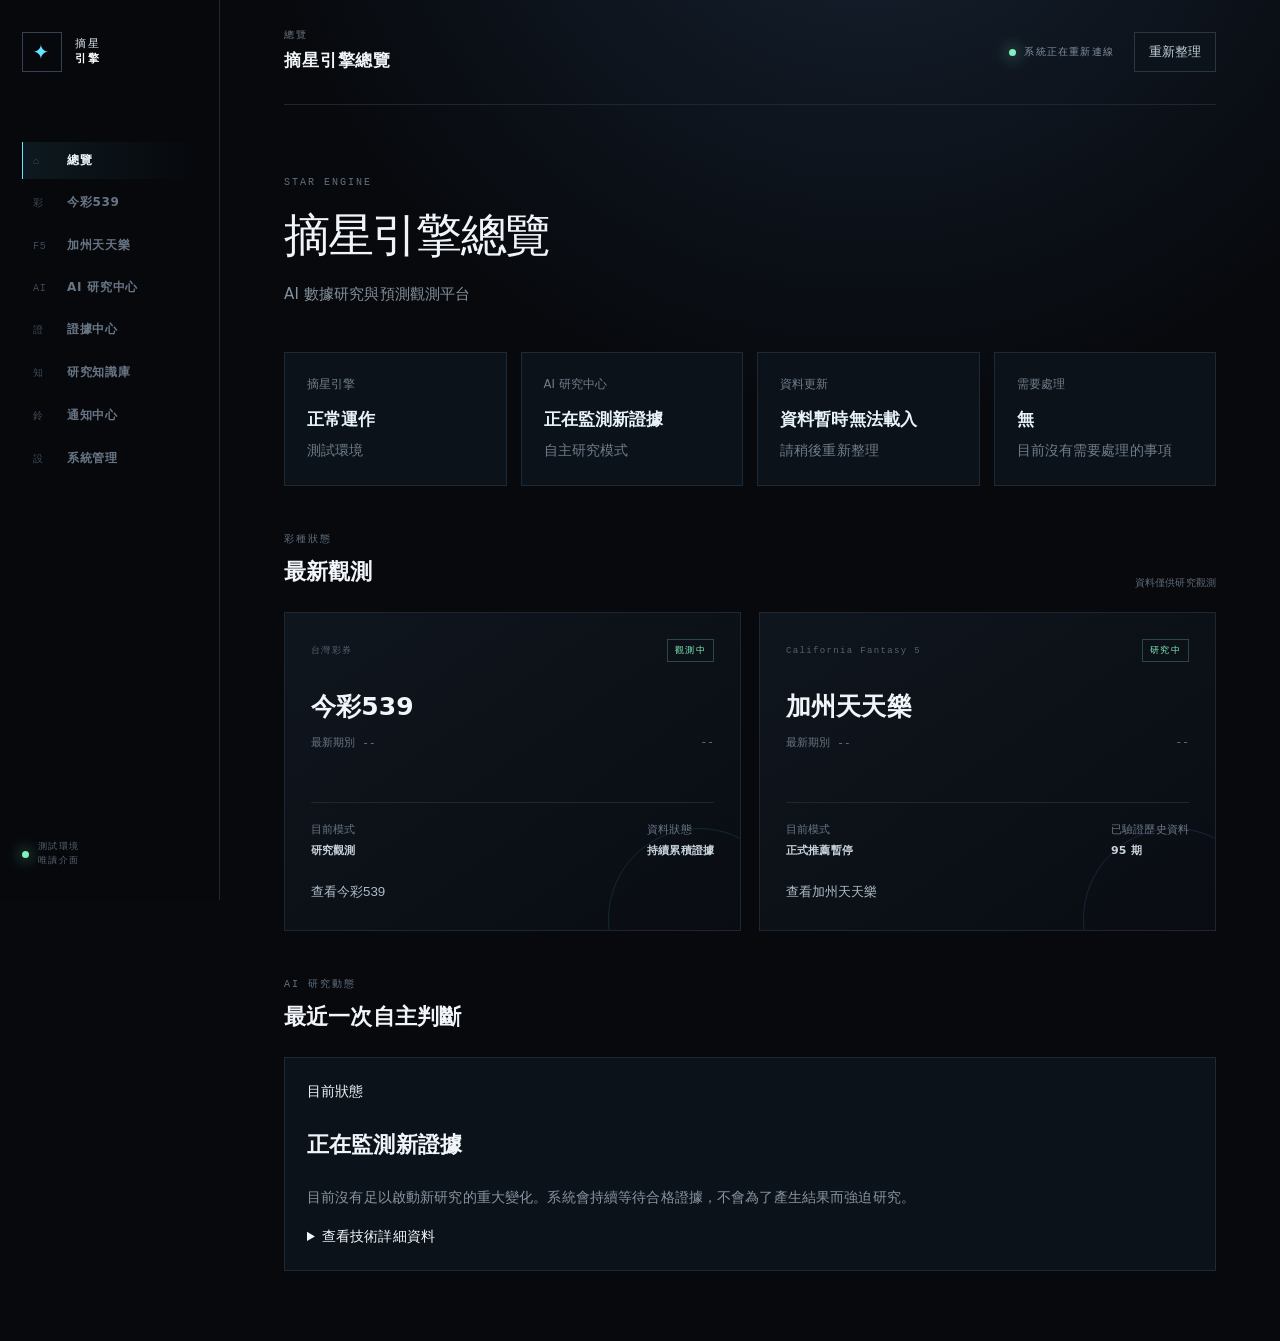
==== commit 9836fdf8: "feat(ui): localize product experience for zh-TW" ====
--- a/lotto-lab-web/public/index.html
+++ b/lotto-lab-web/public/index.html
@@ -1,10 +1,97 @@
-<!doctype html><html lang="en"><head><meta charset="utf-8"><meta name="viewport" content="width=device-width,initial-scale=1"><meta name="theme-color" content="#070a0f"><title>Star Engine | Evidence Intelligence</title><link rel="manifest" href="manifest.webmanifest"><link rel="stylesheet" href="product.css?v=2"><link rel="stylesheet" href="product-v2.css?v=2"></head><body>
-<aside class="rail"><a class="brand" href="#overview"><span class="brand-mark">*</span><span>STAR<br><b>ENGINE</b></span></a><nav><button class="nav-item active" data-page="overview"><span>01</span>Overview</button><button class="nav-item" data-page="tw539"><span>02</span>TW539</button><button class="nav-item" data-page="fantasy5"><span>03</span>Fantasy 5</button><button class="nav-item" data-page="brain"><span>04</span>Brain</button><button class="nav-item" data-page="evidence"><span>05</span>Evidence</button><button class="nav-item" data-page="knowledge"><span>06</span>Knowledge</button><button class="nav-item" data-page="system"><span>07</span>System</button></nav><div class="rail-foot"><i></i><span>STAGING<br>READ MODEL</span></div></aside>
-<main class="workspace"><header class="masthead"><div><p class="overline" id="sectionIndex">SYSTEM / 01</p><h1 id="pageTitle">Evidence Intelligence</h1></div><div class="mast-actions"><div class="pulse"><i></i><span id="systemState">MONITORING</span></div><button id="refreshBtn" class="quiet-btn">Refresh</button></div></header>
-<section class="page active" data-page-panel="overview"><div class="hero-grid"><article class="hero-copy"><p class="overline">DETERMINISTIC RESEARCH RUNTIME</p><h2>Turn every prediction<br><em>into verifiable knowledge.</em></h2><p>Star Engine separates predictions, evidence, falsification and research conclusions into an auditable decision system.</p><div class="hero-meta"><span><b id="localClock">--:--</b>TAIPEI</span><span><b>LOCKED</b>SAFETY</span><span><b>READ-ONLY</b>VIEW</span></div></article><article class="brain-orbit"><div class="orbit orbit-a"></div><div class="orbit orbit-b"></div><div class="core">*</div><p>RESEARCH BRAIN</p><h3>Monitoring Evidence</h3><small>Waiting for Material Evidence</small></article></div><div class="action-bar"><span>ACTION REQUIRED</span><b>None - System is observing normally</b></div><div class="section-heading"><div><p class="overline">LIVE SUBJECTS</p><h2>Current observation</h2></div><span id="lastUpdated">Not refreshed</span></div><div class="subject-grid"><article class="subject-card cyan"><div class="card-top"><span>TW / 539</span><i>LIVE</i></div><h3>TW539</h3><div class="draw-meta"><span id="twDraw">Draw -</span><span id="twDate">-</span></div><div class="number-row" id="twNumbers"></div><div class="metric-row"><span>Evidence<b>Append-only</b></span><span>Brain<b>Sleeping</b></span></div><button data-jump="tw539">Open intelligence -&gt;</button></article><article class="subject-card violet"><div class="card-top"><span>CA / F5</span><i>RESEARCH</i></div><h3>California Fantasy 5</h3><div class="draw-meta"><span id="f5Draw">Draw -</span><span id="f5Date">-</span></div><div class="number-row" id="f5Numbers"></div><div class="metric-row"><span>Forward snapshot<b>Waiting natural event</b></span><span>Verified history<b>95</b></span></div><button data-jump="fantasy5">Open intelligence -&gt;</button></article></div></section>
-<section class="page" data-page-panel="tw539"><div class="page-intro"><p class="overline">TW539 / LIVE INTELLIGENCE</p><h2>Latest deterministic ranking</h2><p>Top 5, Top 10, Top 15 and the full 1-39 ranking. This view never recalculates performance.</p></div><div class="focus-layout"><article class="focus-card"><span class="status-chip">CURRENT</span><h3 id="twFocusDraw">Latest draw</h3><p class="overline">TOP 5</p><div class="number-row large" id="twFocusNumbers"></div><div class="mini-ranks"><span>TOP 10<b id="twTop10">-</b></span><span>TOP 15<b id="twTop15">-</b></span></div><div class="facts"><span>Evidence count<b>Read model</b></span><span>Recent performance<b>Evidence only</b></span><span>Brain status<b>Sleeping</b></span></div></article><article class="rank-panel"><div class="panel-title"><h3>Detailed Ranking</h3><span>1-39</span></div><div class="rank-grid" id="twRankGrid"></div></article></div></section>
-<section class="page" data-page-panel="fantasy5"><div class="page-intro"><p class="overline">FANTASY 5 / FORWARD OBSERVATION</p><h2>Research Mode</h2><p>Production recommendation remains PAUSED. Only natural pre-draw snapshots and settlements are shown.</p></div><div class="focus-layout"><article class="focus-card violet"><span class="status-chip">RESEARCH ONLY</span><h3 id="f5FocusDraw">Latest draw</h3><div class="number-row large" id="f5FocusNumbers"></div><div class="facts"><span>Forward verified<b>0</b></span><span>Historical verified<b>95</b></span><span>Brain decision<b>Data quality blocked</b></span></div></article><article class="signal-list"><div class="signal"><i></i><span>Partial snapshot</span><b>WAITING NATURAL EVENT</b></div><div class="signal"><i></i><span>Settlement</span><b>0 RECORDS</b></div><div class="signal"><i></i><span>Regime state</span><b>NOT MATERIALIZED</b></div><div class="signal paused"><i></i><span>Production recommendation</span><b>PAUSED</b></div></article></div></section>
-<section class="page" data-page-panel="brain"><div class="page-intro"><p class="overline">AUTONOMOUS RESEARCH</p><h2>Research Timeline</h2><p>Only new Material Evidence can wake research. Normal sleep and observation states do not notify users.</p></div><div class="timeline"><div class="done"><b>01</b><span>Natural Evidence</span></div><div><b>02</b><span>Materiality</span></div><div><b>03</b><span>Research Question</span></div><div><b>04</b><span>Hypotheses</span></div><div><b>05</b><span>Experiment</span></div><div><b>06</b><span>Falsification</span></div><div><b>07</b><span>Knowledge</span></div><div><b>08</b><span>Decision</span></div></div><div class="brain-grid"><article><p class="overline">CURRENT STATE</p><h3>Sleeping by default</h3><dl><div><dt>Decision</dt><dd>SLEEP</dd></div><div><dt>Open RQ</dt><dd>None</dd></div></dl></article><article><p class="overline">BOUNDARY</p><h3>Research Sandbox</h3><dl><div><dt>Production write</dt><dd>DENIED</dd></div><div><dt>Deploy / Push</dt><dd>DENIED</dd></div><div><dt>Promotion</dt><dd>DENIED</dd></div></dl></article></div></section>
-<section class="page" data-page-panel="evidence"><div class="page-intro"><p class="overline">PROVENANCE LEDGER</p><h2>Evidence integrity</h2><p>Source, timing, hash, quality and validation state remain explicit.</p></div><div class="ledger"><div class="ledger-head"><span>SUBJECT</span><span>SOURCE</span><span>TIMING</span><span>HASH</span><span>STATUS</span></div><details open><summary><span>TW539 Evidence</span><span>Persistent Journal</span><span>Prediction &lt; Actual</span><code>runtime_sha256</code><b>VERIFIED</b></summary><p>Dashboard is read-only and never recalculates hits.</p></details><details><summary><span>Fantasy 5 Snapshot</span><span>Forward Journal</span><span>Pending natural capture</span><code>-</code><b class="waiting">WAITING</b></summary><p>No natural snapshot exists; no backfill is allowed.</p></details></div></section>
-<section class="page" data-page-panel="knowledge"><div class="page-intro"><p class="overline">RESEARCH LIBRARY</p><h2>Knowledge, including failure</h2><p>Supported, rejected and uncertain conclusions remain searchable.</p></div><div class="filter-row"><button>All</button><button>Supported</button><button>Rejected</button><button>Data blocked</button></div><div class="knowledge-grid"><article><span class="k-grade">E2</span><p>K-TW539-0001 / TW539</p><h3>Current edge against Random</h3><small>Question: Does Current establish repeatable OOS edge?</small><footer><b>NO EDGE</b><span>Do not repeat without material evidence</span></footer></article><article><span class="k-grade muted">E1</span><p>K-F5-REGIME / FANTASY 5</p><h3>Adaptive regime hypothesis</h3><small>Verified data is insufficient for escalation.</small><footer><b>DATA BLOCKED</b><span>Verified = 95</span></footer></article><article><span class="k-grade muted">SYS</span><p>RESEARCH POLICY</p><h3>Rejected paths remain searchable</h3><small>Failed research is still knowledge.</small><footer><b>REJECTED</b><span>Do not repeat</span></footer></article></div></section>
-<section class="page" data-page-panel="system"><div class="page-intro"><p class="overline">SYSTEM / AUDIT</p><h2>Engineering truth</h2><p>Versions, automation, persistence, security and notification capability without overclaiming.</p></div><div class="notification-center"><div><p class="overline">NOTIFICATION CENTER</p><h3 id="notificationReality">Inspecting configuration...</h3></div><span id="notificationMode">IN-APP ONLY</span><button id="notifyTestBtn" class="quiet-btn">Request validation permission</button></div><div class="system-grid"><article><h3>Runtime</h3><ul><li>Environment: Staging</li><li>Production: unchanged</li><li>Research Brain: read-only</li></ul></article><article><h3>Automation</h3><ul><li>TW539 scheduler: unchanged</li><li>Brain: sleep-by-default</li><li>Max concurrent brain: 1</li></ul></article><article><h3>Persistence</h3><ul><li>Append-only journals</li><li>SHA-256 provenance</li><li>Isolated disks</li></ul></article><article><h3>Browser delivery</h3><ul><li id="swState">Service Worker: checking</li><li id="permissionState">Permission: checking</li><li id="pushState">Push subscription: checking</li></ul></article></div></section></main><script src="product.js?v=2" defer></script></body></html>
+<!doctype html>
+<html lang="zh-TW">
+<head>
+  <meta charset="utf-8">
+  <meta name="viewport" content="width=device-width,initial-scale=1">
+  <meta name="theme-color" content="#070a0f">
+  <title>摘星引擎｜AI 數據研究與預測觀測平台</title>
+  <link rel="manifest" href="manifest.webmanifest">
+  <link rel="stylesheet" href="product.css?v=3">
+  <link rel="stylesheet" href="product-v2.css?v=3">
+  <link rel="stylesheet" href="visual-acceptance-fixes.css?v=1">
+</head>
+<body>
+<aside class="rail">
+  <a class="brand" href="#overview"><span class="brand-mark">✦</span><span>摘星<br><b>引擎</b></span></a>
+  <nav aria-label="主要導覽">
+    <button class="nav-item active" data-page="overview"><span>⌂</span>總覽</button>
+    <button class="nav-item" data-page="tw539"><span>彩</span>今彩539</button>
+    <button class="nav-item" data-page="fantasy5"><span>F5</span>加州天天樂</button>
+    <button class="nav-item" data-page="brain"><span>AI</span>AI 研究中心</button>
+    <button class="nav-item" data-page="evidence"><span>證</span>證據中心</button>
+    <button class="nav-item" data-page="knowledge"><span>知</span>研究知識庫</button>
+    <button class="nav-item" data-page="notifications"><span>鈴</span>通知中心</button>
+    <button class="nav-item" data-page="system"><span>設</span>系統管理</button>
+  </nav>
+  <div class="rail-foot"><i></i><span>測試環境<br>唯讀介面</span></div>
+</aside>
+
+<main class="workspace">
+  <header class="masthead">
+    <div><p class="overline" id="sectionIndex">總覽</p><h1 id="pageTitle">摘星引擎總覽</h1></div>
+    <div class="mast-actions"><div class="pulse"><i></i><span id="systemState">正常運作</span></div><button id="refreshBtn" class="quiet-btn">重新整理</button></div>
+  </header>
+
+  <section class="page active" data-page-panel="overview">
+    <div class="page-intro compact"><p class="overline">STAR ENGINE</p><h2>摘星引擎總覽</h2><p>AI 數據研究與預測觀測平台</p></div>
+    <div class="status-grid" aria-label="系統目前狀態">
+      <article><small>摘星引擎</small><b>正常運作</b><span>測試環境</span></article>
+      <article><small>AI 研究中心</small><b>正在監測新證據</b><span>自主研究模式</span></article>
+      <article><small>資料更新</small><b id="dataUpdateState">正在確認系統狀態…</b><span id="lastUpdated">尚未更新</span></article>
+      <article><small>需要處理</small><b id="actionCount">無</b><span>目前沒有需要處理的事項</span></article>
+    </div>
+    <div class="section-heading"><div><p class="overline">彩種狀態</p><h2>最新觀測</h2></div><span>資料僅供研究觀測</span></div>
+    <div class="subject-grid">
+      <article class="subject-card cyan"><div class="card-top"><span>台灣彩券</span><i>觀測中</i></div><h3>今彩539</h3><div class="draw-meta"><span id="twDraw">最新期別 --</span><span id="twDate">--</span></div><div class="number-row" id="twNumbers"></div><div class="metric-row"><span>目前模式<b>研究觀測</b></span><span>資料狀態<b>持續累積證據</b></span></div><button data-jump="tw539">查看今彩539</button></article>
+      <article class="subject-card violet"><div class="card-top"><span>California Fantasy 5</span><i>研究中</i></div><h3>加州天天樂</h3><div class="draw-meta"><span id="f5Draw">最新期別 --</span><span id="f5Date">--</span></div><div class="number-row" id="f5Numbers"></div><div class="metric-row"><span>目前模式<b>正式推薦暫停</b></span><span>已驗證歷史資料<b>95 期</b></span></div><button data-jump="fantasy5">查看加州天天樂</button></article>
+    </div>
+    <div class="section-heading"><div><p class="overline">AI 研究動態</p><h2>最近一次自主判斷</h2></div></div>
+    <article class="activity-card"><span>目前狀態</span><h3>正在監測新證據</h3><p>目前沒有足以啟動新研究的重大變化。系統會持續等待合格證據，不會為了產生結果而強迫研究。</p><details><summary>查看技術詳細資料</summary><code>AUTONOMOUS_OBSERVATION · SLEEPING</code></details></article>
+  </section>
+
+  <section class="page" data-page-panel="tw539">
+    <div class="page-intro"><p class="overline">台灣彩券</p><h2>今彩539</h2><p>查看本期分析、推薦觀測與證據累積。號碼內容不代表保證結果。</p></div>
+    <div class="focus-layout"><article class="focus-card"><span class="status-chip">研究觀測</span><h3 id="twFocusDraw">正在取得最新分析…</h3><p class="overline">核心推薦 5 碼</p><div class="number-row large" id="twFocusNumbers"></div><div class="mini-ranks"><span>擴展觀察 10 碼<b id="twTop10">資料載入中…</b></span><span>完整觀察 15 碼<b id="twTop15">資料載入中…</b></span></div><div class="facts"><span>證據累積<b>唯讀呈現</b></span><span>近期命中表現<b>以已結算證據為準</b></span><span>模型研究狀態<b>正在監測證據</b></span></div></article><article class="rank-panel"><div class="panel-title"><h3>完整號碼排名</h3><span>1–39</span></div><div class="rank-grid" id="twRankGrid"></div></article></div>
+    <div class="section-stack"><article><h3>近期命中表現</h3><p>目前尚無可在此頁新增呈現的已結算讀取資料。</p></article><article><h3>歷史紀錄</h3><p>正在等待下一筆合格證據。</p></article></div>
+  </section>
+
+  <section class="page" data-page-panel="fantasy5">
+    <div class="page-intro"><p class="overline">California Fantasy 5</p><h2>加州天天樂 <small>Fantasy 5</small></h2><p>目前處於研究觀測階段，正式推薦暫停。</p></div>
+    <div class="focus-layout"><article class="focus-card violet"><span class="status-chip">研究觀測</span><h3 id="f5FocusDraw">正在取得最新開獎資料…</h3><div class="number-row large" id="f5FocusNumbers"></div><div class="facts"><span>前瞻驗證資料<b>0 期</b></span><span>已驗證歷史資料<b>95 期</b></span><span>AI 研究狀態<b>資料可信度不足，暫停研究</b></span></div></article><article class="signal-list"><div class="signal"><i></i><span>前置快照</span><b>等待自然觀測</b></div><div class="signal"><i></i><span>開獎確認</span><b>尚無紀錄</b></div><div class="signal"><i></i><span>時間窗分析</span><b>觀測資料已準備</b></div><div class="signal paused"><i></i><span>正式推薦</span><b>暫停</b></div></article></div>
+    <div class="section-stack"><article><h3>研究觀測排名</h3><p>尚未產生第一筆自然前瞻快照，不進行歷史回填。</p></article><article><h3>資料可信度</h3><p>已驗證歷史資料 95 期；未達研究升級門檻。</p></article></div>
+  </section>
+
+  <section class="page" data-page-panel="brain">
+    <div class="page-intro"><p class="overline">Star Research Brain</p><h2>AI 研究中心</h2><p>只在新證據具有足夠資訊量時啟動研究；所有研究都受安全邊界限制。</p></div>
+    <div class="brain-grid"><article><p class="overline">AI 目前狀態</p><h3>正在監測證據</h3><dl><div><dt>最近決策</dt><dd>等待新資料</dd></div><div><dt>目前研究問題</dt><dd>無</dd></div></dl></article><article><p class="overline">安全邊界</p><h3>研究沙盒</h3><dl><div><dt>正式環境寫入</dt><dd>禁止</dd></div><div><dt>部署與推送</dt><dd>禁止</dd></div><div><dt>自動升級模型</dt><dd>禁止</dd></div></dl></article></div>
+    <div class="research-flow"><span>觀察證據</span><span>提出問題</span><span>比較假設</span><span>離線實驗</span><span>主動反證</span><span>記錄知識</span><span>決定下一步</span></div>
+    <div class="section-stack"><article><h3>最近一次自主判斷</h3><p>目前沒有需要啟動的新研究。</p></article><article><h3>研究結論與下一步</h3><p>尚未發現值得重新研究的重大變化，持續監測。</p><details><summary>工程稽核</summary><code>NO_MATERIAL_CHANGE · SLEEPING</code></details></article></div>
+  </section>
+
+  <section class="page" data-page-panel="evidence">
+    <div class="page-intro"><p class="overline">Evidence Center</p><h2>證據中心</h2><p>集中查看即時、前瞻與已結算證據，以及資料來源與完整性驗證。</p></div>
+    <div class="filter-row"><button>即時證據</button><button>前瞻證據</button><button>已結算證據</button><button>資料完整性</button></div>
+    <div class="ledger"><div class="ledger-head"><span>項目</span><span>資料來源</span><span>開獎確認</span><span>SHA-256</span><span>狀態</span></div><details open><summary><span>今彩539證據</span><span>持久化紀錄</span><span>預測早於開獎</span><code>runtime_sha256</code><b>已驗證</b></summary><p>本頁只讀取證據，不重新計算命中結果。</p></details><details><summary><span>加州天天樂前瞻快照</span><span>前瞻觀測紀錄</span><span>等待自然建立</span><code>—</code><b class="waiting">等待中</b></summary><p>目前尚無自然快照，禁止用歷史資料回填。</p></details></div>
+  </section>
+
+  <section class="page" data-page-panel="knowledge">
+    <div class="page-intro"><p class="overline">Research Knowledge</p><h2>研究知識庫</h2><p>成功、失敗與資料不足的研究都會保留，避免重複走無效方向。</p></div>
+    <div class="filter-row"><button>全部</button><button>已獲支持</button><button>已被否證</button><button>尚無優勢證據</button><button>資料不足</button></div>
+    <div class="knowledge-grid"><article><span class="k-grade">E2</span><p>今彩539</p><h3>目前方法是否具穩定優勢？</h3><small>研究結論：尚未發現穩定優勢。</small><footer><b>尚無優勢證據</b><span>新重大證據出現前禁止重複</span></footer></article><article><span class="k-grade muted">E1</span><p>加州天天樂</p><h3>市場狀態是否具研究價值？</h3><small>研究限制：已驗證資料不足。</small><footer><b>資料不足</b><span>已驗證 95 期</span></footer></article><article><span class="k-grade muted">政策</span><p>研究規範</p><h3>被否證的方向仍保留</h3><small>失敗也是知識，不因結果不漂亮而刪除。</small><footer><b>可稽核</b><span>禁止事後改寫</span></footer></article></div>
+  </section>
+
+  <section class="page" data-page-panel="notifications">
+    <div class="page-intro"><p class="overline">Notification Center</p><h2>通知中心</h2><p>只在重要研究升級或系統異常時通知你。</p></div>
+    <div class="notification-center"><div><p class="overline">瀏覽器通知</p><h3 id="notificationReality">正在確認通知設定…</h3></div><span id="notificationMode">正在確認</span><button id="notifyTestBtn" class="quiet-btn">開啟通知</button></div>
+    <div class="system-grid"><article><h3>重要通知</h3><p>目前尚無需要處理的通知。</p></article><article><h3>AI 研究升級</h3><p>只有建議進入影子驗證時通知。</p></article><article><h3>資料完整性</h3><p>完整性異常與儲存風險會立即通知。</p></article><article><h3>通知設定</h3><ul><li id="swState">通知服務：正在確認</li><li id="permissionState">瀏覽器權限：正在確認</li><li id="pushState">通知訂閱：正在確認</li></ul><button id="notificationHelp" class="text-button" hidden>查看開啟方式</button></article></div>
+  </section>
+
+  <section class="page" data-page-panel="system">
+    <div class="page-intro"><p class="overline">System Management</p><h2>系統管理</h2><p>服務、儲存、自動排程、權限與版本資訊集中在此；一般頁面不顯示工程細節。</p></div>
+    <div class="system-grid"><article><h3>服務狀態</h3><ul><li>環境：測試環境</li><li>正式環境：未修改</li><li>介面狀態：唯讀</li></ul></article><article><h3>資料儲存</h3><ul><li>歷史紀錄只追加</li><li>SHA-256 完整性驗證</li><li>獨立持久化儲存空間</li></ul></article><article><h3>自動排程</h3><ul><li>今彩539排程：維持原設定</li><li>AI研究：預設休眠</li><li>同時最多一個研究程序</li></ul></article><article><h3>權限與安全</h3><ul><li>正式環境寫入：禁止</li><li>模型升級：需人工審核</li><li>安全停止開關：可用</li></ul></article></div>
+    <details class="audit-details"><summary>顯示版本與工程稽核資訊</summary><dl><div><dt>Commit</dt><dd>請由部署紀錄確認</dd></div><div><dt>Deploy ID</dt><dd>請由 Render 事件確認</dd></div><div><dt>Runtime Flag</dt><dd>唯讀顯示</dd></div><div><dt>Persistent Disk</dt><dd>隔離儲存</dd></div></dl></details>
+  </section>
+</main>
+<script src="locales/zh-TW.js?v=1"></script>
+<script src="product.js?v=3" defer></script>
+</body></html>
--- a/lotto-lab-web/public/product-v2.css
+++ b/lotto-lab-web/public/product-v2.css
@@ -1 +1 @@
-.action-bar{margin:28px 0 0;padding:15px 18px;border:1px solid #24303b;background:#0b1118;display:flex;justify-content:space-between;gap:18px;color:#687788;font:10px ui-monospace,monospace;letter-spacing:.1em}.action-bar b{color:#b8c5d0}.mini-ranks{display:grid;gap:10px;margin:18px 0 24px}.mini-ranks span{display:grid;grid-template-columns:70px 1fr;color:#61707e;font:10px ui-monospace,monospace}.mini-ranks b{color:#c5d1db;font-weight:500;line-height:1.7}.filter-row{display:flex;gap:8px;margin-bottom:18px}.filter-row button{border:1px solid #27333f;background:#0c1219;color:#8795a2;padding:8px 12px}.knowledge-grid small{color:#75828e}.notification-center{display:flex;align-items:center;justify-content:space-between;gap:22px;padding:24px;border:1px solid #2a3947;background:linear-gradient(110deg,rgba(101,228,255,.07),rgba(12,17,24,.96));margin-bottom:18px}.notification-center h3{margin:7px 0 0}.notification-center>span{font:10px ui-monospace,monospace;color:#e7bc72;border:1px solid #584c35;padding:7px 10px}.timeline{grid-template-columns:repeat(8,1fr)}.system-grid{grid-template-columns:repeat(4,1fr)}@media(max-width:1100px){.timeline{grid-template-columns:repeat(4,1fr)}.system-grid{grid-template-columns:repeat(2,1fr)}}@media(max-width:640px){.action-bar,.notification-center{align-items:flex-start;flex-direction:column}.timeline{grid-template-columns:repeat(2,1fr)}.system-grid{grid-template-columns:1fr}}
+.mini-ranks{display:grid;gap:12px;margin:20px 0 26px}.mini-ranks span{display:grid;grid-template-columns:130px 1fr;gap:14px;color:#708091;font-size:12px}.mini-ranks b{color:#c5d1db;font-weight:500;line-height:1.8}.filter-row{display:flex;gap:8px;margin-bottom:18px;flex-wrap:wrap}.filter-row button{border:1px solid #27333f;background:#0c1219;color:#a7b2bd;padding:9px 13px;cursor:pointer}.knowledge-grid small{color:#8794a1;line-height:1.7}.notification-center{display:flex;align-items:center;justify-content:space-between;gap:22px;padding:24px;border:1px solid #2a3947;background:linear-gradient(110deg,rgba(101,228,255,.07),rgba(12,17,24,.96));margin-bottom:18px}.notification-center h3{margin:7px 0 0}.notification-center>span{font:10px ui-monospace,monospace;color:#e7bc72;border:1px solid #584c35;padding:7px 10px}.status-grid{display:grid;grid-template-columns:repeat(4,1fr);gap:14px}.status-grid article,.activity-card,.section-stack article,.audit-details{border:1px solid #1d2935;background:#0c1219;padding:22px}.status-grid small,.status-grid span{display:block;color:#6f7d8a}.status-grid b{display:block;margin:10px 0 5px;color:#e7f2fa;font-size:17px}.activity-card h3{font-size:22px}.activity-card p,.section-stack p{color:#8794a1;line-height:1.8}.section-stack{display:grid;grid-template-columns:1fr 1fr;gap:18px;margin-top:18px}.research-flow{display:grid;grid-template-columns:repeat(7,1fr);gap:1px;margin:28px 0;background:#202a35}.research-flow span{background:#0c1219;padding:20px 10px;text-align:center;color:#a9b6c1;font-size:11px}.audit-details{margin-top:20px}.audit-details summary,details summary{cursor:pointer}.audit-details dl{display:grid;grid-template-columns:1fr 1fr;gap:12px}.audit-details dl div{border-top:1px solid #202b36;padding-top:10px}.audit-details dt{color:#6f7d8a}.audit-details dd{margin:4px 0;color:#c9d4dd}.text-button{border:0;background:none;color:#65e4ff;padding:0;cursor:pointer}.page-intro h2 small{font-size:.42em;color:#7d8b99;letter-spacing:0}.compact{padding-bottom:30px}body{font-family:"Noto Sans TC","PingFang TC","Microsoft JhengHei",Inter,system-ui,sans-serif;line-height:1.7}.system-grid{grid-template-columns:repeat(4,1fr)}@media(max-width:1100px){.system-grid,.status-grid{grid-template-columns:repeat(2,1fr)}.research-flow{grid-template-columns:repeat(4,1fr)}}@media(max-width:640px){.notification-center{align-items:flex-start;flex-direction:column}.system-grid,.status-grid,.section-stack{grid-template-columns:1fr}.research-flow{grid-template-columns:1fr 1fr}.mini-ranks span{grid-template-columns:1fr}.workspace{overflow-x:hidden}.notification-center button{min-height:48px;width:100%}.nav-item{min-width:48px;min-height:48px}.page-intro{padding-top:45px}.status-grid b{font-size:16px}.rail{overflow:hidden}.rail nav{flex:1;min-width:0;overflow-x:auto;scrollbar-width:none}.rail nav::-webkit-scrollbar{display:none}.focus-layout>*{min-width:0}.focus-card h3{overflow-wrap:anywhere}}
--- a/lotto-lab-web/public/visual-acceptance-fixes.css
+++ b/lotto-lab-web/public/visual-acceptance-fixes.css
@@ -0,0 +1,5 @@
+@media (max-width: 980px) {
+  .brand span:not(.brand-mark) {
+    display: none;
+  }
+}
